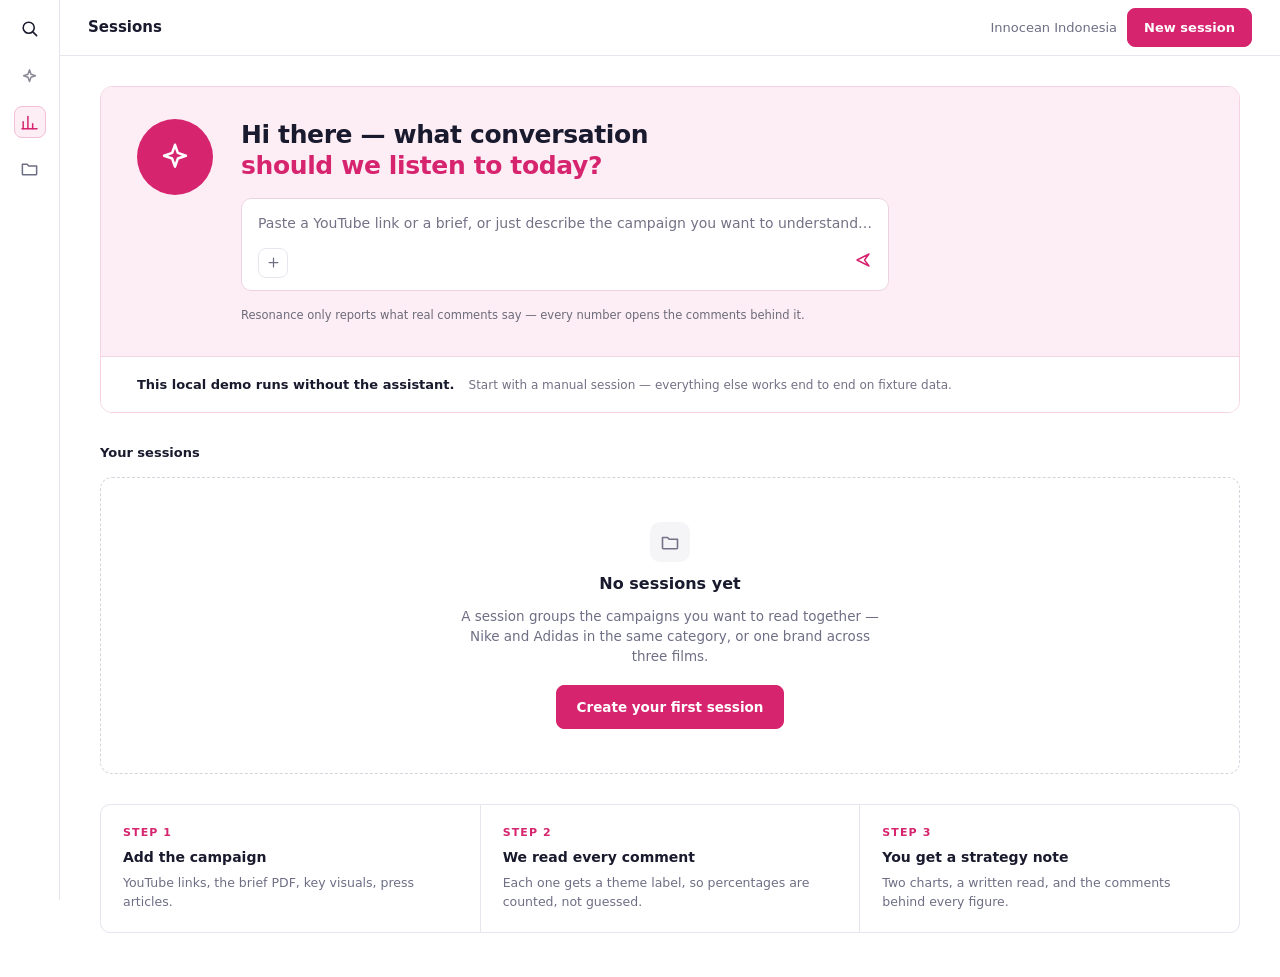
==== app/index.html @ 5de8f149 "Feat: Updated docs, frontend" ====
<!DOCTYPE html>
<html lang="en">
<head>
<meta charset="utf-8">
<meta name="viewport" content="width=device-width, initial-scale=1">
<title>Resonance — comment intelligence</title>
<link rel="stylesheet" href="style.css">
</head>
<body>
<div class="app">
  <nav class="sidebar" aria-label="Primary">
    <a class="sb-brand" href="#/home" aria-label="Resonance home">
      <svg width="19" height="19" viewBox="0 0 24 24" fill="none" stroke="currentColor" stroke-width="2" stroke-linecap="round"><circle cx="11" cy="11" r="7"></circle><line x1="21" y1="21" x2="16.2" y2="16.2"></line></svg>
    </a>
    <div class="sb-items">
      <button class="sb-item" id="sb-chat" disabled aria-disabled="true" title="Chat — not available in this local demo">
        <svg width="19" height="19" viewBox="0 0 24 24" fill="none" stroke="currentColor" stroke-width="1.9" stroke-linecap="round" stroke-linejoin="round"><path d="M12 3.6l1.9 5.5L19.4 11l-5.5 1.9L12 18.4l-1.9-5.5L4.6 11l5.5-1.9z"></path></svg>
        <span class="sr-only">Chat (unavailable in this local demo)</span>
      </button>
      <a class="sb-item" id="sb-sessions" href="#/sessions" title="Sessions">
        <svg width="19" height="19" viewBox="0 0 24 24" fill="none" stroke="currentColor" stroke-width="1.9" stroke-linecap="round"><path d="M4 20V11"></path><path d="M10 20V4.5"></path><path d="M16 20v-6.5"></path><path d="M2.5 20h19"></path></svg>
        <span class="sr-only">Sessions</span>
      </a>
      <a class="sb-item" id="sb-files" href="#/files" title="Files">
        <svg width="19" height="19" viewBox="0 0 24 24" fill="none" stroke="currentColor" stroke-width="1.9" stroke-linecap="round" stroke-linejoin="round"><path d="M3 6.5h6l2 2.2h10V19a1 1 0 0 1-1 1H4a1 1 0 0 1-1-1z"></path></svg>
        <span class="sr-only">Files</span>
      </a>
    </div>
  </nav>
  <div class="main" id="main">
    <header class="topbar" id="topbar"></header>
    <main class="view" id="view" tabindex="-1"></main>
  </div>
</div>
<div id="overlay-root"></div>
<script src="live.js"></script>
<script src="app.js"></script>
</body>
</html>
---- app/style.css ----
/* Resonance local demo — locked pink visual language from
   "UI mockups for backend flows (1)/Resonance MVP Screens.dc.html". */

:root {
  --ink: #1A1A2E;
  --body: #3D3C52;
  --muted: #6E6E85;
  --quiet: #737286; /* >=4.5:1 on white */
  --disabled: #8A8896; /* readable on white; mockup #B4B3C0 fails contrast */
  --disabled-soft: #B4B3C0; /* decorative only (icons, rules) */
  --pink: #D6246E;
  --pink-hover: #B01B5B;
  --pink-deep: #A8194F;
  --pink-tint: #FDEEF5;
  --pink-light: #FEF7FA;
  --pink-border: #F3BFD6;
  --pink-border-soft: #F6D3E3;
  --pink-field: #EBD3DF;
  --border: #E6E6EE;
  --divider: #F0EFF3;
  --neutral: #FAFAFB;
  --row-hover: #FDFAFC;
  --drawer: #FCFCFD;
  --surface: #F5F4F7;
  --page: #EFEEF1;
  --chev: #C6C5D0;
  --thumb: #E9E8ED;
  --dash: #D5D4DD;
  --card-line: #EDECF1;
  --danger: #B3452F;
  --danger-tint: #FBEFEA;
  --radius-btn: 8px;
  --radius-card: 12px;
  --radius-panel: 10px;
  --radius-pill: 18px;
  --font: "Plus Jakarta Sans", system-ui, -apple-system, "Segoe UI", Roboto, "Helvetica Neue", Arial, sans-serif;
}

* { box-sizing: border-box; }
html, body { margin: 0; padding: 0; }
body {
  font-family: var(--font);
  color: var(--body);
  background: #fff;
  font-size: 14px;
  line-height: 1.5;
  -webkit-font-smoothing: antialiased;
}
a { color: var(--pink); text-decoration: none; }
a:hover { color: var(--pink-deep); text-decoration: underline; }

.sr-only {
  position: absolute; width: 1px; height: 1px; padding: 0; margin: -1px;
  overflow: hidden; clip: rect(0 0 0 0); white-space: nowrap; border: 0;
}

@keyframes spin { to { transform: rotate(360deg); } }
.spinner {
  width: 22px; height: 22px; border-radius: 50%;
  border: 2.5px solid var(--pink-border-soft);
  border-top-color: var(--pink);
  animation: spin 1s linear infinite;
}
.spinner.sm { width: 16px; height: 16px; border-width: 2px; }

/* ---------- Focus ---------- */
:focus-visible {
  outline: 2px solid var(--pink);
  outline-offset: 2px;
  border-radius: 4px;
}

/* ---------- App shell ---------- */
.app { display: flex; min-height: 100vh; }
.sidebar {
  width: 60px; flex: 0 0 60px;
  background: #fff; border-right: 1px solid var(--border);
  display: flex; flex-direction: column; align-items: center;
  padding: 16px 0 14px; gap: 20px;
  position: sticky; top: 0; height: 100vh;
}
.sb-brand {
  width: 24px; height: 24px; display: flex; align-items: center; justify-content: center;
  color: var(--ink);
}
.sb-items { display: flex; flex-direction: column; align-items: center; gap: 14px; }
.sb-item {
  width: 32px; height: 32px; display: flex; align-items: center; justify-content: center;
  border-radius: 8px; color: var(--muted);
  border: 1px solid transparent; background: none; padding: 0; cursor: pointer;
}
a.sb-item { text-decoration: none; }
a.sb-item:hover { color: var(--pink); background: var(--pink-tint); }
.sb-item.active {
  background: var(--pink-tint); border-color: var(--pink-border); color: var(--pink);
}
.sb-item[aria-disabled="true"] { cursor: not-allowed; color: var(--disabled); }
.sb-item[aria-disabled="true"]:hover { background: none; color: var(--disabled); }

.main { flex: 1; min-width: 0; display: flex; flex-direction: column; }
.topbar {
  height: 56px; flex: 0 0 56px; border-bottom: 1px solid var(--border);
  display: flex; align-items: center; justify-content: space-between;
  padding: 0 28px; gap: 16px;
  background: #fff; position: sticky; top: 0; z-index: 30;
}
.topbar-title { font-size: 15px; font-weight: 700; color: var(--ink); }
.topbar-left { display: flex; align-items: center; gap: 10px; min-width: 0; }
.topbar-right { display: flex; gap: 10px; align-items: center; }
.topbar-org { font-size: 13px; color: var(--muted); }
.view { flex: 1; min-width: 0; outline: none; }
.view-pad { padding: 30px 40px 44px; display: flex; flex-direction: column; gap: 22px; }

/* ---------- Buttons ---------- */
.btn {
  display: inline-flex; align-items: center; justify-content: center; gap: 8px;
  font-family: var(--font); font-size: 13px; font-weight: 600;
  padding: 9px 16px; border-radius: var(--radius-btn);
  border: 1px solid var(--border); background: #fff; color: var(--ink);
  cursor: pointer; min-height: 36px; text-decoration: none;
}
a.btn:hover { text-decoration: none; }
.btn.secondary:hover { border-color: var(--pink); color: var(--pink); }
.btn.primary {
  background: var(--pink); border-color: var(--pink); color: #fff;
}
.btn.primary:hover { background: var(--pink-hover); border-color: var(--pink-hover); color: #fff; }
.btn.primary:focus-visible { outline-color: #fff; box-shadow: 0 0 0 3px var(--pink); }
.btn.lg { font-size: 13.5px; padding: 11px 20px; min-height: 42px; }
.btn:disabled, .btn[aria-disabled="true"] {
  background: var(--surface); border-color: var(--border);
  color: var(--disabled); cursor: not-allowed;
}
.btn:disabled:hover, .btn[aria-disabled="true"]:hover {
  background: var(--surface); border-color: var(--border); color: var(--disabled);
}
.btn.danger { color: var(--danger); }

/* Disabled-with-reason wrapper: keeps tooltip because disabled buttons swallow events */
.dis-wrap { position: relative; display: inline-flex; }
.dis-wrap .dis-tip {
  position: absolute; bottom: calc(100% + 8px); left: 50%; transform: translateX(-50%);
  background: var(--ink); color: #fff; font-size: 11.5px; font-weight: 600;
  padding: 7px 10px; border-radius: 6px; white-space: nowrap;
  max-width: calc(100vw - 32px);
  opacity: 0; visibility: hidden; pointer-events: none;
  transition: opacity .15s, visibility .15s; z-index: 60;
}
.dis-wrap:hover .dis-tip, .dis-wrap:focus-within .dis-tip { opacity: 1; visibility: visible; }

/* ---------- Badges / pills ---------- */
.badge {
  display: inline-flex; align-items: center;
  font-size: 10.5px; font-weight: 700; letter-spacing: .04em;
  padding: 3px 8px; border-radius: 5px;
  background: var(--pink-tint); color: var(--pink-deep);
  text-transform: uppercase;
}
.badge.neutral { background: var(--surface); color: var(--body); }
.badge.outline { background: none; border: 1px solid var(--border); color: var(--body); }

.pill-row { display: flex; gap: 8px; flex-wrap: wrap; }
.pill {
  font-family: var(--font); font-size: 12.5px; font-weight: 600;
  border: 1px solid var(--border); color: var(--muted);
  border-radius: 20px; padding: 7px 14px; background: #fff; cursor: pointer;
  min-height: 32px;
}
.pill:hover { border-color: var(--pink); color: var(--pink); }
.pill.active { border-color: var(--ink); color: var(--ink); }
.pill.sm { font-size: 11px; font-weight: 700; padding: 5px 10px; border-radius: 16px; min-height: 28px; }
.pill.sm.active { background: var(--ink); border-color: var(--ink); color: #fff; }
.pill:disabled { color: var(--disabled); border-color: var(--border); background: var(--neutral); cursor: not-allowed; }
.pill:disabled:hover { color: var(--disabled); border-color: var(--border); }

.campaign-tag {
  border: 1px solid var(--border); border-radius: 6px;
  padding: 4px 8px; font-size: 11.5px; font-weight: 600; color: var(--body);
  white-space: nowrap;
}
.campaign-tag.more { color: var(--quiet); }

.status { display: inline-flex; gap: 7px; align-items: center; font-size: 12px; font-weight: 700; }
.status .dot { width: 7px; height: 7px; border-radius: 50%; background: var(--ink); }
.status.complete { color: var(--ink); }
.status.ready { color: var(--pink); } .status.ready .dot { background: var(--pink); }
.status.running { color: var(--pink); } .status.running .dot { background: var(--pink); }
.status.failed { color: var(--danger); } .status.failed .dot { background: var(--danger); }
.status.draft { color: var(--quiet); } .status.draft .dot { background: var(--chev); }

/* ---------- Tables (grid rows matching mockup) ---------- */
.table {
  border: 1px solid var(--border); border-radius: var(--radius-panel);
  overflow: hidden; min-width: 0;
}
.thead, .trow {
  display: grid; gap: 16px; align-items: center;
  padding: 12px 20px;
}
.thead {
  background: var(--neutral); border-bottom: 1px solid var(--border);
  font-size: 10.5px; font-weight: 800; letter-spacing: .1em; color: var(--quiet);
}
.trow { padding: 18px 20px; border-bottom: 1px solid var(--divider); background: #fff; }
.trow:last-child { border-bottom: none; }
a.trow { text-decoration: none; color: inherit; }
a.trow:hover { background: var(--row-hover); }
.trow .chev { color: var(--chev); }
.trow-name { font-size: 14.5px; font-weight: 700; color: var(--ink); display: flex; flex-direction: column; gap: 6px; align-items: flex-start; }
.trow-num { font-size: 13.5px; font-weight: 600; color: var(--ink); }
.trow-num .sub { font-size: 11px; font-weight: 500; color: var(--quiet); }
.trow-dim { font-size: 12.5px; color: var(--muted); }
.table-scroll { overflow-x: auto; }

/* ---------- Forms ---------- */
.field { display: flex; flex-direction: column; gap: 9px; }
.field label, .field .label { font-size: 12.5px; font-weight: 700; color: var(--ink); }
.field .hint { font-size: 11.5px; color: var(--quiet); }
.input {
  font-family: var(--font); font-size: 14px; color: var(--ink);
  border: 1px solid var(--border); border-radius: var(--radius-btn);
  padding: 13px 15px; width: 100%; background: #fff; min-height: 46px;
}
.input::placeholder { color: var(--quiet); }
.input:focus { outline: none; border-color: var(--pink); box-shadow: 0 0 0 3px var(--pink-tint); }
.input.error { border-color: var(--danger); }
.field-error { font-size: 12px; color: var(--danger); font-weight: 600; }
textarea.input { resize: vertical; line-height: 1.5; }

/* ---------- Cards / panels ---------- */
.card {
  border: 1px solid var(--border); border-radius: var(--radius-card);
  background: #fff; padding: 18px;
}
.panel-title { font-size: 14.5px; font-weight: 700; color: var(--ink); }
.panel-note { font-size: 11.5px; color: var(--quiet); line-height: 1.45; }

/* ---------- Home ---------- */
.hero {
  border: 1px solid var(--pink-border-soft); border-radius: var(--radius-card);
  overflow: hidden;
}
.hero-top {
  background: var(--pink-tint); padding: 32px 36px;
  display: flex; gap: 28px; align-items: flex-start;
}
.hero-star {
  width: 76px; height: 76px; flex: 0 0 76px; border-radius: 50%;
  background: var(--pink); display: flex; align-items: center; justify-content: center; color: #fff;
}
.hero-body { flex: 1; min-width: 0; display: flex; flex-direction: column; gap: 16px; }
.hero h1 {
  font-size: 25px; font-weight: 800; color: var(--ink);
  letter-spacing: -.015em; line-height: 1.25; margin: 0;
}
.hero h1 .accent { color: var(--pink); }
.hero-prompt {
  background: #fff; border: 1px solid var(--pink-field); border-radius: var(--radius-panel);
  padding: 14px 16px 12px; display: flex; flex-direction: column; gap: 14px;
  position: relative;
}
.hero-prompt .ph { font-size: 14px; color: var(--quiet); }
.hero-prompt .row { display: flex; align-items: center; justify-content: space-between; }
.hero-prompt .plusbox {
  width: 30px; height: 30px; border: 1px solid var(--border); border-radius: 8px;
  display: flex; align-items: center; justify-content: center; color: var(--muted);
}
.hero-prompt .send { color: var(--pink); }
.hero-prompt.dis { cursor: not-allowed; }
.hero-note { font-size: 11.5px; color: #6C6B7A; }
.hero-foot {
  background: #fff; border-top: 1px solid var(--pink-border-soft);
  padding: 18px 36px; display: flex; align-items: center; gap: 14px; flex-wrap: wrap;
}
.hero-foot .lead { font-size: 13px; font-weight: 600; color: var(--ink); }
.hero-foot .why { font-size: 12px; color: var(--quiet); }

.empty-block {
  border: 1px dashed var(--dash); border-radius: var(--radius-card);
  padding: 44px 40px; display: flex; flex-direction: column; align-items: center; gap: 10px;
  text-align: center;
}
.empty-icon {
  width: 40px; height: 40px; border-radius: 10px; background: var(--surface);
  display: flex; align-items: center; justify-content: center; color: var(--quiet);
}
.empty-block h3 { margin: 0; font-size: 16px; font-weight: 700; color: var(--ink); }
.empty-block p { margin: 0; font-size: 13.5px; color: var(--muted); max-width: 430px; line-height: 1.5; }
.empty-block .actions { display: flex; gap: 10px; margin-top: 8px; }

.steps {
  display: grid; grid-template-columns: repeat(3, 1fr); gap: 1px;
  background: var(--border); border: 1px solid var(--border);
  border-radius: var(--radius-panel); overflow: hidden;
}
.step { background: #fff; padding: 20px 22px; display: flex; flex-direction: column; gap: 6px; }
.step .k { font-size: 11px; font-weight: 800; color: var(--pink); letter-spacing: .1em; }
.step .t { font-size: 14px; font-weight: 700; color: var(--ink); }
.step .d { font-size: 12.5px; color: var(--muted); line-height: 1.5; }

.section-label { font-size: 13px; font-weight: 700; color: var(--ink); }
.greeting { font-size: 24px; font-weight: 800; color: var(--ink); letter-spacing: -.015em; margin: 0; }
.greeting-sub { font-size: 13.5px; color: var(--muted); }

/* ---------- Search box (disabled) ---------- */
.searchbox {
  border: 1px solid var(--border); border-radius: var(--radius-btn);
  padding: 8px 12px; display: flex; gap: 8px; align-items: center;
  width: 220px; color: var(--disabled); background: var(--neutral);
  font-size: 13px; cursor: not-allowed; min-height: 36px;
}

/* ---------- New session ---------- */
.setup-wrap { padding: 44px 40px 56px; display: flex; justify-content: center; }
.setup { width: 720px; max-width: 100%; display: flex; flex-direction: column; gap: 34px; }
.setup h1 { font-size: 31px; font-weight: 800; color: var(--ink); letter-spacing: -.02em; margin: 0; }
.setup .lede { font-size: 14.5px; color: var(--muted); line-height: 1.5; }
.setup-foot {
  display: flex; align-items: center; gap: 12px;
  border-top: 1px solid var(--divider); padding-top: 22px;
}
.setup-foot .tail { flex: 1; }
.setup-foot .note { font-size: 12px; color: var(--quiet); }

.url-list { display: flex; flex-direction: column; gap: 8px; }
.url-row {
  display: flex; align-items: center; gap: 10px;
  border: 1px solid var(--divider); background: var(--neutral);
  border-radius: var(--radius-btn); padding: 10px 12px;
}
.url-row .yt { color: var(--pink); flex: 0 0 auto; display: flex; }
.url-row .u { font-size: 13px; color: var(--body); flex: 1; min-width: 0; overflow: hidden; text-overflow: ellipsis; white-space: nowrap; }
.url-row .n { font-size: 11.5px; color: var(--quiet); white-space: nowrap; }
.icon-btn {
  border: none; background: none; color: var(--chev); cursor: pointer;
  width: 28px; height: 28px; display: inline-flex; align-items: center; justify-content: center;
  border-radius: 6px; padding: 0; flex: 0 0 auto;
}
.icon-btn:hover { color: var(--pink); background: var(--pink-tint); }
.url-add { display: flex; gap: 8px; }
.url-add .input { flex: 1; }

/* ---------- Campaign detail ---------- */
.crumb { display: flex; align-items: center; gap: 8px; font-size: 13.5px; min-width: 0; }
.crumb a { color: var(--muted); }
.crumb a:hover { color: var(--pink); text-decoration: none; }
.crumb .sep { color: var(--chev); }
.crumb .here { font-weight: 700; color: var(--ink); overflow: hidden; text-overflow: ellipsis; white-space: nowrap; }
.crumb-back {
  display: inline-flex; align-items: center; gap: 8px;
  font-size: 13.5px; font-weight: 600; color: var(--ink);
}
.crumb-back:hover { color: var(--pink); text-decoration: none; }

.campaign-layout { padding: 28px 32px 40px; display: flex; gap: 26px; align-items: flex-start; }
.campaign-main { flex: 1; min-width: 0; display: flex; flex-direction: column; gap: 24px; }
.campaign-rail { width: 388px; flex: 0 0 388px; display: flex; flex-direction: column; gap: 22px; }

.discovery {
  background: var(--pink-tint); border: 1px solid var(--pink-border-soft);
  border-radius: var(--radius-card); padding: 22px 24px;
  display: flex; flex-direction: column; gap: 14px;
}
.discovery .head { display: flex; align-items: center; gap: 10px; }
.discovery .head .star { color: var(--pink); display: flex; }
.discovery h2 { font-size: 16.5px; font-weight: 700; color: var(--ink); margin: 0; }
.discovery .unavail { font-size: 12.5px; color: var(--muted); line-height: 1.5; margin: 0; }
.discovery .fake-input {
  background: #fff; border: 1px solid var(--pink-field); border-radius: var(--radius-panel);
  padding: 13px 15px; display: flex; align-items: center; justify-content: space-between;
  color: var(--disabled); font-size: 13.5px; cursor: not-allowed;
}

.video-list { border: 1px solid var(--border); border-radius: var(--radius-panel); overflow: hidden; }
.video-row {
  display: flex; gap: 14px; align-items: center;
  padding: 14px 16px; border-bottom: 1px solid var(--divider);
}
.video-row:last-child { border-bottom: none; }
.video-thumb {
  width: 96px; height: 54px; flex: 0 0 96px; background: var(--thumb);
  border-radius: 6px; display: flex; align-items: center; justify-content: center;
  color: var(--quiet); overflow: hidden;
}
.video-thumb svg { opacity: .55; }
.video-info { flex: 1; min-width: 0; display: flex; flex-direction: column; gap: 4px; }
.video-title { font-size: 13.5px; font-weight: 700; color: var(--ink); }
.video-meta { font-size: 11.5px; color: var(--quiet); }
.kind-tag {
  background: var(--surface); color: var(--body);
  font-size: 10.5px; font-weight: 700; padding: 4px 8px; border-radius: 5px;
  text-transform: uppercase; letter-spacing: .04em; flex: 0 0 auto;
}
.kind-tag.short { background: var(--pink-tint); color: var(--pink-deep); }

.dropzone {
  border: 1.5px dashed var(--pink-border); background: var(--pink-light);
  border-radius: var(--radius-panel); padding: 26px 20px;
  display: flex; flex-direction: column; align-items: center; gap: 7px;
  text-align: center; cursor: pointer;
}
.dropzone:hover, .dropzone.drag { border-color: var(--pink); }
.dropzone .up { color: var(--pink); display: flex; }
.dropzone .t { font-size: 13.5px; font-weight: 700; color: var(--ink); }
.dropzone .d { font-size: 12px; color: var(--muted); line-height: 1.45; }

.asset-row {
  border: 1px solid var(--border); border-radius: var(--radius-btn);
  padding: 11px 12px; display: flex; gap: 11px; align-items: center; background: #fff;
}
.asset-icon {
  width: 30px; height: 34px; flex: 0 0 30px; background: var(--surface);
  border-radius: 4px; display: flex; align-items: center; justify-content: center;
  font-size: 9px; font-weight: 800; color: var(--muted); overflow: hidden;
}
.asset-icon.img { background: var(--thumb); background-size: cover; background-position: center; }
.asset-info { flex: 1; min-width: 0; display: flex; flex-direction: column; gap: 3px; }
.asset-name { font-size: 12.5px; font-weight: 700; color: var(--ink); overflow: hidden; text-overflow: ellipsis; white-space: nowrap; }
.asset-sub { font-size: 11px; color: var(--muted); }
.asset-sub.ok { color: var(--pink); font-weight: 600; }
.kv-toggle {
  font-size: 10.5px; font-weight: 700; border-radius: 5px; padding: 4px 8px;
  border: 1px solid var(--border); color: var(--muted); background: #fff; cursor: pointer;
  white-space: nowrap; flex: 0 0 auto; min-height: 26px;
}
.kv-toggle:hover { border-color: var(--pink); color: var(--pink); }
.kv-toggle.on { background: var(--pink-tint); border-color: var(--pink-border); color: var(--pink-deep); cursor: default; }

.idea-row {
  display: flex; gap: 9px; align-items: flex-start;
  background: var(--neutral); border-radius: 7px; padding: 9px 11px;
}
.idea-row .num { font-size: 10.5px; font-weight: 800; color: var(--pink); margin-top: 1px; }
.idea-row .txt { font-size: 12.5px; color: var(--ink); line-height: 1.4; flex: 1; }
.add-line {
  display: flex; align-items: center; gap: 8px; color: var(--quiet);
  padding: 4px 2px; background: none; border: none; font-family: var(--font);
  font-size: 12.5px; font-weight: 600; cursor: pointer; text-align: left;
}
.add-line:hover { color: var(--pink); }

.notice {
  border: 1px solid var(--border); border-radius: var(--radius-panel);
  background: var(--neutral); padding: 12px 14px;
  font-size: 12.5px; color: var(--muted); line-height: 1.5;
}
.notice.pink { background: var(--pink-tint); border-color: var(--pink-border-soft); color: #5C5B70; }
.notice strong { color: var(--ink); }

/* ---------- Run ---------- */
.run-layout { padding: 32px 40px 44px; display: flex; gap: 26px; align-items: flex-start; }
.run-main {
  flex: 1; min-width: 0; border: 1px solid var(--border); border-radius: var(--radius-card);
  padding: 26px 28px; display: flex; flex-direction: column; gap: 22px; background: #fff;
}
.run-rail { width: 300px; flex: 0 0 300px; display: flex; flex-direction: column; gap: 12px; }
.run-title { font-size: 20px; font-weight: 800; color: var(--ink); letter-spacing: -.01em; margin: 0; }
.run-sub { font-size: 13.5px; color: var(--muted); margin: 0; }

.stepper { display: flex; flex-direction: column; }
.step-row { display: flex; gap: 14px; align-items: flex-start; padding-bottom: 18px; }
.step-row:last-child { padding-bottom: 0; }
.step-glyph { display: flex; flex-direction: column; align-items: center; gap: 4px; flex: 0 0 auto; }
.step-dot {
  width: 22px; height: 22px; border-radius: 50%;
  border: 2px solid var(--border); background: #fff;
  display: flex; align-items: center; justify-content: center;
}
.step-dot.done { background: var(--pink); border-color: var(--pink); color: #fff; }
.step-dot.current { border: 2.5px solid var(--pink-border-soft); border-top-color: var(--pink); animation: spin 1s linear infinite; }
.step-line { width: 2px; height: 22px; background: var(--divider); }
.step-body { display: flex; flex-direction: column; gap: 3px; flex: 1; min-width: 0; }
.step-name { font-size: 14px; font-weight: 700; color: var(--ink); }
.step-name.pending { color: var(--quiet); }
.step-detail { font-size: 12.5px; color: var(--muted); }
.step-detail.pending { color: var(--disabled-soft); }
.progressbar { height: 6px; background: var(--divider); border-radius: 3px; overflow: hidden; max-width: 420px; }
.progressbar > div { height: 100%; background: var(--pink); transition: width .4s ease; }

.rail-card {
  border: 1px solid var(--border); border-radius: var(--radius-card);
  padding: 20px; display: flex; flex-direction: column; gap: 16px; background: #fff;
}
.rail-kicker { font-size: 11px; font-weight: 800; letter-spacing: .1em; color: var(--quiet); }
.count-row { display: flex; align-items: baseline; justify-content: space-between; }
.count-row .k { font-size: 13px; color: var(--muted); }
.count-row .v { font-size: 17px; font-weight: 800; color: var(--ink); }
.count-row .v.pink { color: var(--pink); }

details.demo-controls {
  border: 1px dashed var(--dash); border-radius: var(--radius-panel);
  padding: 12px 14px; font-size: 12.5px; color: var(--muted);
}
details.demo-controls summary {
  cursor: pointer; font-weight: 700; color: var(--body); font-size: 12.5px;
}
details.demo-controls .inner { display: flex; flex-direction: column; gap: 8px; padding-top: 10px; }

.banner {
  border-radius: var(--radius-panel); padding: 12px 14px;
  font-size: 13px; font-weight: 600; line-height: 1.45;
  display: flex; gap: 10px; align-items: flex-start;
}
.banner.warn { background: var(--pink-tint); border: 1px solid var(--pink-border-soft); color: var(--pink-deep); }
.banner.error { background: var(--danger-tint); border: 1px solid #EBC7BB; color: var(--danger); }

/* ---------- Brief review ---------- */
.brief-list { display: flex; flex-direction: column; gap: 10px; }
.brief-item {
  border: 1px solid var(--border); border-radius: var(--radius-panel);
  padding: 14px; display: flex; flex-direction: column; gap: 10px; background: #fff;
}
.brief-item.excluded { opacity: .62; }
.brief-item .top { display: flex; gap: 10px; align-items: flex-start; }
.brief-item .fields { flex: 1; min-width: 0; display: flex; flex-direction: column; gap: 8px; }
.brief-item .label-in {
  font-family: var(--font); font-size: 13px; font-weight: 700; color: var(--ink);
  border: 1px solid var(--border); border-radius: 6px; padding: 8px 10px; width: 100%;
}
.brief-item .desc-in {
  font-family: var(--font); font-size: 12.5px; color: var(--body);
  border: 1px solid var(--border); border-radius: 6px; padding: 8px 10px;
  width: 100%; resize: vertical; line-height: 1.45;
}
.brief-item .label-in:focus, .brief-item .desc-in:focus {
  outline: none; border-color: var(--pink); box-shadow: 0 0 0 3px var(--pink-tint);
}
.brief-tools { display: flex; gap: 2px; flex: 0 0 auto; }
.brief-foot { display: flex; gap: 12px; align-items: center; flex-wrap: wrap; }

/* Toggle switch */
.switch { position: relative; display: inline-flex; align-items: center; gap: 8px; cursor: pointer; }
.switch input { position: absolute; opacity: 0; width: 40px; height: 24px; margin: 0; cursor: pointer; }
.switch .track {
  width: 40px; height: 24px; border-radius: 12px; background: var(--chev);
  position: relative; transition: background .15s; flex: 0 0 auto;
  pointer-events: none;
}
.switch .track::after {
  content: ""; position: absolute; top: 3px; left: 3px; width: 18px; height: 18px;
  border-radius: 50%; background: #fff; transition: left .15s;
}
.switch input:checked + .track { background: var(--pink); }
.switch input:checked + .track::after { left: 19px; }
.switch input:focus-visible + .track { outline: 2px solid var(--pink); outline-offset: 2px; }
.switch .sw-label { font-size: 12px; font-weight: 600; color: var(--muted); }

/* ---------- Results / report ---------- */
.report-layout { flex: 1; min-height: 0; display: flex; position: relative; }
.report-scroll { flex: 1; min-width: 0; overflow: auto; padding: 34px 38px 48px; }
.report { max-width: 720px; display: flex; flex-direction: column; gap: 30px; }
.report .kicker { font-size: 11px; font-weight: 800; letter-spacing: .12em; color: var(--pink); }
.report h1 {
  font-size: 33px; font-weight: 800; color: var(--ink);
  letter-spacing: -.02em; line-height: 1.15; margin: 0;
}
.report .meta { font-size: 13px; color: var(--muted); }

.stat-block {
  border: 1px solid var(--pink-border-soft); background: var(--pink-tint);
  border-radius: var(--radius-card); padding: 24px 26px;
  display: flex; gap: 24px; align-items: center;
}
.big-stat {
  font-size: 46px; font-weight: 800; color: var(--pink);
  letter-spacing: -.03em; line-height: 1;
  background: none; border: none; border-bottom: 2px dotted var(--pink);
  padding: 0 0 2px; cursor: pointer; font-family: var(--font);
}
.big-stat:hover { color: #8F1442; }
.stat-block .explain { font-size: 15px; color: var(--body); line-height: 1.5; margin: 0; }
.stat-block .explain strong { color: var(--ink); }

.chart h2, .read h2 { font-size: 18px; font-weight: 800; color: var(--ink); margin: 0 0 4px; }
.chart .sub { font-size: 12.5px; color: var(--quiet); margin: 0 0 16px; }
.chart { display: flex; flex-direction: column; gap: 0; }
.bars { display: flex; flex-direction: column; gap: 12px; }
.bar-row { display: flex; flex-direction: column; gap: 5px; }
.bar-head { display: flex; justify-content: space-between; align-items: baseline; gap: 12px; }
.bar-label { font-size: 13px; font-weight: 600; color: var(--ink); }
.bar-label.dim { color: var(--quiet); }
.bar-val {
  font-size: 13.5px; font-weight: 800; color: var(--pink);
  background: none; border: none; border-bottom: 1.5px dotted var(--pink);
  padding: 0 0 1px; cursor: pointer; font-family: var(--font);
}
.bar-val:hover { color: #8F1442; }
.bar-val.dark { color: var(--ink); border-bottom-color: var(--ink); }
.bar-val.dark:hover { color: var(--pink); border-bottom-color: var(--pink); }
.bar-val.static { color: var(--quiet); border-bottom: none; cursor: default; }
.bar-track { height: 14px; background: var(--surface); border-radius: 2px; overflow: hidden; }
.bar-fill { height: 100%; background: var(--pink); }
.bar-fill.dark { background: var(--ink); }
.bar-fill.dim { background: var(--chev); }
.method-line { display: flex; gap: 14px; align-items: center; font-size: 11.5px; color: var(--quiet); margin-top: 14px; flex-wrap: wrap; }
.method-line a { font-weight: 700; }

.read { display: flex; flex-direction: column; gap: 14px; border-top: 1px solid var(--divider); padding-top: 26px; }
.read p { font-size: 14.5px; color: var(--body); line-height: 1.65; margin: 0; }
.quote {
  border-left: 3px solid var(--pink); padding: 4px 0 4px 16px;
  font-size: 15px; color: var(--ink); line-height: 1.55; font-weight: 600;
}
.quote .attr { display: block; font-size: 11.5px; font-weight: 600; color: var(--quiet); margin-top: 6px; }
.caveat {
  background: var(--neutral); border-radius: var(--radius-panel);
  padding: 16px 18px; font-size: 12.5px; color: var(--muted); line-height: 1.55;
}
.caveat strong { color: var(--ink); }

/* ---------- Evidence drawer ---------- */
.ev-backdrop {
  position: fixed; inset: 0; background: rgba(26,26,46,.28); z-index: 40;
}
.ev-drawer {
  width: 400px; flex: 0 0 400px; border-left: 1px solid var(--border);
  display: flex; flex-direction: column; min-height: 0; background: var(--drawer);
}
.ev-drawer.overlay {
  position: fixed; top: 0; right: 0; bottom: 0; z-index: 50;
  box-shadow: -8px 0 24px rgba(26,26,46,.08);
}
.ev-head {
  padding: 20px 22px 16px; border-bottom: 1px solid var(--border);
  display: flex; flex-direction: column; gap: 10px;
}
.ev-title-row { display: flex; align-items: flex-start; justify-content: space-between; gap: 12px; }
.ev-id { display: flex; flex-direction: column; gap: 5px; min-width: 0; }
.ev-kicker { font-size: 10.5px; font-weight: 800; letter-spacing: .12em; color: var(--pink); }
.ev-title { font-size: 16px; font-weight: 800; color: var(--ink); line-height: 1.3; }
.ev-sub { font-size: 12px; color: var(--muted); }
.ev-close {
  border: none; background: none; color: var(--quiet); cursor: pointer;
  width: 32px; height: 32px; display: flex; align-items: center; justify-content: center;
  border-radius: 6px; flex: 0 0 auto; padding: 0;
}
.ev-close:hover { color: var(--pink); background: var(--pink-tint); }
.ev-body {
  flex: 1; min-height: 0; overflow: auto;
  padding: 16px 22px 22px; display: flex; flex-direction: column; gap: 10px;
}
.ev-card {
  border: 1px solid var(--card-line); background: #fff; border-radius: var(--radius-panel);
  padding: 13px 14px; display: flex; flex-direction: column; gap: 8px;
}
.ev-text { font-size: 13px; color: var(--ink); line-height: 1.5; }
.ev-meta { font-size: 10.5px; font-weight: 600; color: var(--quiet); }
.ev-empty { font-size: 12.5px; color: var(--muted); line-height: 1.5; padding: 8px 2px; }
.ev-count { font-size: 11.5px; color: var(--quiet); line-height: 1.5; padding-top: 6px; }

/* ---------- Files ---------- */
.file-icon {
  width: 26px; height: 30px; flex: 0 0 26px; background: var(--surface);
  border-radius: 4px; display: flex; align-items: center; justify-content: center;
  font-size: 8px; font-weight: 800; color: var(--muted);
}
.file-icon.img { background: var(--thumb); }
.file-open {
  background: none; border: none; font-family: var(--font);
  font-size: 12.5px; font-weight: 700; color: var(--pink); cursor: pointer;
  padding: 6px 4px; text-align: left; min-height: 32px;
}
.file-open:hover { color: var(--pink-deep); text-decoration: underline; }

/* ---------- Modal ---------- */
.modal-backdrop {
  position: fixed; inset: 0; background: rgba(26,26,46,.4);
  display: flex; align-items: center; justify-content: center; z-index: 70; padding: 24px;
}
.modal {
  background: #fff; border-radius: var(--radius-card); max-width: 860px; width: 100%;
  max-height: 90vh; display: flex; flex-direction: column; overflow: hidden;
}
.modal-head {
  display: flex; align-items: center; justify-content: space-between; gap: 12px;
  padding: 14px 18px; border-bottom: 1px solid var(--border);
}
.modal-head .t { font-size: 14px; font-weight: 700; color: var(--ink); overflow: hidden; text-overflow: ellipsis; white-space: nowrap; }
.modal-body { flex: 1; min-height: 0; overflow: auto; padding: 18px; display: flex; justify-content: center; background: var(--neutral); }
.modal-body img { max-width: 100%; height: auto; border-radius: 6px; }
.modal-body iframe { width: 100%; height: 70vh; border: none; background: #fff; }
.modal-body .no-preview { font-size: 13px; color: var(--muted); padding: 30px; text-align: center; }

/* ---------- 768–1179px tablet ---------- */
@media (max-width: 1179px) {
  .view-pad { padding: 24px 24px 36px; }
  .campaign-layout { flex-direction: column; padding: 22px 24px 32px; }
  .campaign-rail { width: 100%; flex: none; }
  .run-layout { flex-direction: column; padding: 24px 24px 36px; }
  .run-rail { width: 100%; flex: none; }
  .run-rail .rail-card { max-width: 420px; }
  .setup-wrap { padding: 32px 24px 44px; }
  .report-scroll { padding: 26px 24px 40px; }
  .hero-top { padding: 26px 24px; }
  .hero-foot { padding: 16px 24px; }
  .steps { grid-template-columns: 1fr; }
  .topbar { padding: 0 20px; }
  .searchbox { width: 180px; }
  .stat-block { flex-direction: column; align-items: flex-start; gap: 12px; }
  .ev-drawer.overlay { width: min(400px, 88vw); flex-basis: auto; }
}

/* ---------- Reduced motion ---------- */
@media (prefers-reduced-motion: reduce) {
  *, *::before, *::after {
    animation-duration: .01ms !important;
    animation-iteration-count: 1 !important;
    transition-duration: .01ms !important;
  }
  .step-dot.current { animation: none; border-color: var(--pink); }
  .spinner { animation: none; border-color: var(--pink); }
}
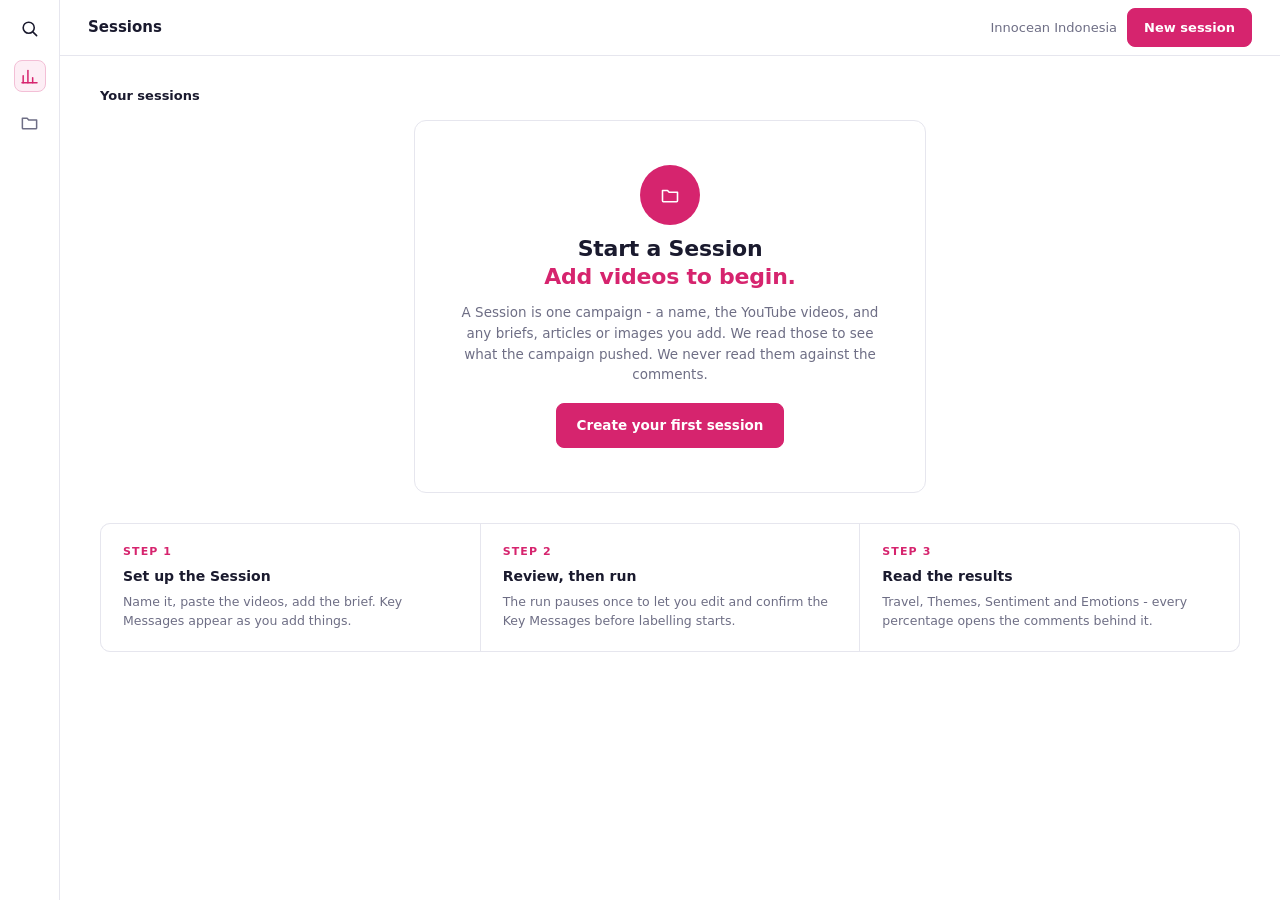
==== commit f695f372: "Finish Wave 3 frontend integration through downloads Add Session Key Message setup and persisted run" ====
--- a/app/index.html
+++ b/app/index.html
@@ -13,10 +13,6 @@
       <svg width="19" height="19" viewBox="0 0 24 24" fill="none" stroke="currentColor" stroke-width="2" stroke-linecap="round"><circle cx="11" cy="11" r="7"></circle><line x1="21" y1="21" x2="16.2" y2="16.2"></line></svg>
     </a>
     <div class="sb-items">
-      <button class="sb-item" id="sb-chat" disabled aria-disabled="true" title="Chat — not available in this local demo">
-        <svg width="19" height="19" viewBox="0 0 24 24" fill="none" stroke="currentColor" stroke-width="1.9" stroke-linecap="round" stroke-linejoin="round"><path d="M12 3.6l1.9 5.5L19.4 11l-5.5 1.9L12 18.4l-1.9-5.5L4.6 11l5.5-1.9z"></path></svg>
-        <span class="sr-only">Chat (unavailable in this local demo)</span>
-      </button>
       <a class="sb-item" id="sb-sessions" href="#/sessions" title="Sessions">
         <svg width="19" height="19" viewBox="0 0 24 24" fill="none" stroke="currentColor" stroke-width="1.9" stroke-linecap="round"><path d="M4 20V11"></path><path d="M10 20V4.5"></path><path d="M16 20v-6.5"></path><path d="M2.5 20h19"></path></svg>
         <span class="sr-only">Sessions</span>
--- a/app/style.css
+++ b/app/style.css
@@ -15,7 +15,6 @@
   --pink-light: #FEF7FA;
   --pink-border: #F3BFD6;
   --pink-border-soft: #F6D3E3;
-  --pink-field: #EBD3DF;
   --border: #E6E6EE;
   --divider: #F0EFF3;
   --neutral: #FAFAFB;
@@ -236,45 +235,6 @@
 .panel-note { font-size: 11.5px; color: var(--quiet); line-height: 1.45; }
 
 /* ---------- Home ---------- */
-.hero {
-  border: 1px solid var(--pink-border-soft); border-radius: var(--radius-card);
-  overflow: hidden;
-}
-.hero-top {
-  background: var(--pink-tint); padding: 32px 36px;
-  display: flex; gap: 28px; align-items: flex-start;
-}
-.hero-star {
-  width: 76px; height: 76px; flex: 0 0 76px; border-radius: 50%;
-  background: var(--pink); display: flex; align-items: center; justify-content: center; color: #fff;
-}
-.hero-body { flex: 1; min-width: 0; display: flex; flex-direction: column; gap: 16px; }
-.hero h1 {
-  font-size: 25px; font-weight: 800; color: var(--ink);
-  letter-spacing: -.015em; line-height: 1.25; margin: 0;
-}
-.hero h1 .accent { color: var(--pink); }
-.hero-prompt {
-  background: #fff; border: 1px solid var(--pink-field); border-radius: var(--radius-panel);
-  padding: 14px 16px 12px; display: flex; flex-direction: column; gap: 14px;
-  position: relative;
-}
-.hero-prompt .ph { font-size: 14px; color: var(--quiet); }
-.hero-prompt .row { display: flex; align-items: center; justify-content: space-between; }
-.hero-prompt .plusbox {
-  width: 30px; height: 30px; border: 1px solid var(--border); border-radius: 8px;
-  display: flex; align-items: center; justify-content: center; color: var(--muted);
-}
-.hero-prompt .send { color: var(--pink); }
-.hero-prompt.dis { cursor: not-allowed; }
-.hero-note { font-size: 11.5px; color: #6C6B7A; }
-.hero-foot {
-  background: #fff; border-top: 1px solid var(--pink-border-soft);
-  padding: 18px 36px; display: flex; align-items: center; gap: 14px; flex-wrap: wrap;
-}
-.hero-foot .lead { font-size: 13px; font-weight: 600; color: var(--ink); }
-.hero-foot .why { font-size: 12px; color: var(--quiet); }
-
 .empty-block {
   border: 1px dashed var(--dash); border-radius: var(--radius-card);
   padding: 44px 40px; display: flex; flex-direction: column; align-items: center; gap: 10px;
@@ -288,6 +248,20 @@
 .empty-block p { margin: 0; font-size: 13.5px; color: var(--muted); max-width: 430px; line-height: 1.5; }
 .empty-block .actions { display: flex; gap: 10px; margin-top: 8px; }
 
+.empty-card {
+  background: #fff; border: 1px solid var(--border); border-radius: 12px;
+  padding: 44px 40px; display: flex; flex-direction: column; align-items: center; gap: 10px;
+  text-align: center; max-width: 560px; margin: 0 auto;
+}
+.empty-badge {
+  width: 60px; height: 60px; border-radius: 50%; background: var(--pink);
+  display: flex; align-items: center; justify-content: center; color: #fff;
+}
+.empty-card h1 { margin: 0; font-size: 22px; font-weight: 800; color: var(--ink); letter-spacing: -.01em; line-height: 1.3; }
+.empty-card h1 .accent { color: var(--pink); }
+.empty-card p { margin: 0; font-size: 13.5px; color: var(--muted); max-width: 430px; line-height: 1.55; }
+.empty-card .actions { display: flex; gap: 10px; margin-top: 8px; }
+
 .steps {
   display: grid; grid-template-columns: repeat(3, 1fr); gap: 1px;
   background: var(--border); border: 1px solid var(--border);
@@ -301,14 +275,6 @@
 .section-label { font-size: 13px; font-weight: 700; color: var(--ink); }
 .greeting { font-size: 24px; font-weight: 800; color: var(--ink); letter-spacing: -.015em; margin: 0; }
 .greeting-sub { font-size: 13.5px; color: var(--muted); }
-
-/* ---------- Search box (disabled) ---------- */
-.searchbox {
-  border: 1px solid var(--border); border-radius: var(--radius-btn);
-  padding: 8px 12px; display: flex; gap: 8px; align-items: center;
-  width: 220px; color: var(--disabled); background: var(--neutral);
-  font-size: 13px; cursor: not-allowed; min-height: 36px;
-}
 
 /* ---------- New session ---------- */
 .setup-wrap { padding: 44px 40px 56px; display: flex; justify-content: center; }
@@ -355,21 +321,9 @@
 .campaign-layout { padding: 28px 32px 40px; display: flex; gap: 26px; align-items: flex-start; }
 .campaign-main { flex: 1; min-width: 0; display: flex; flex-direction: column; gap: 24px; }
 .campaign-rail { width: 388px; flex: 0 0 388px; display: flex; flex-direction: column; gap: 22px; }
-
-.discovery {
-  background: var(--pink-tint); border: 1px solid var(--pink-border-soft);
-  border-radius: var(--radius-card); padding: 22px 24px;
-  display: flex; flex-direction: column; gap: 14px;
-}
-.discovery .head { display: flex; align-items: center; gap: 10px; }
-.discovery .head .star { color: var(--pink); display: flex; }
-.discovery h2 { font-size: 16.5px; font-weight: 700; color: var(--ink); margin: 0; }
-.discovery .unavail { font-size: 12.5px; color: var(--muted); line-height: 1.5; margin: 0; }
-.discovery .fake-input {
-  background: #fff; border: 1px solid var(--pink-field); border-radius: var(--radius-panel);
-  padding: 13px 15px; display: flex; align-items: center; justify-content: space-between;
-  color: var(--disabled); font-size: 13.5px; cursor: not-allowed;
-}
+/* Session detail: single readable column, no rail. */
+.campaign-layout.single-col { max-width: 780px; margin: 0 auto; }
+.campaign-layout.single-col .campaign-main { width: 100%; }
 
 .video-list { border: 1px solid var(--border); border-radius: var(--radius-panel); overflow: hidden; }
 .video-row {
@@ -418,13 +372,6 @@
 .asset-name { font-size: 12.5px; font-weight: 700; color: var(--ink); overflow: hidden; text-overflow: ellipsis; white-space: nowrap; }
 .asset-sub { font-size: 11px; color: var(--muted); }
 .asset-sub.ok { color: var(--pink); font-weight: 600; }
-.kv-toggle {
-  font-size: 10.5px; font-weight: 700; border-radius: 5px; padding: 4px 8px;
-  border: 1px solid var(--border); color: var(--muted); background: #fff; cursor: pointer;
-  white-space: nowrap; flex: 0 0 auto; min-height: 26px;
-}
-.kv-toggle:hover { border-color: var(--pink); color: var(--pink); }
-.kv-toggle.on { background: var(--pink-tint); border-color: var(--pink-border); color: var(--pink-deep); cursor: default; }
 
 .idea-row {
   display: flex; gap: 9px; align-items: flex-start;
@@ -446,6 +393,58 @@
 }
 .notice.pink { background: var(--pink-tint); border-color: var(--pink-border-soft); color: #5C5B70; }
 .notice strong { color: var(--ink); }
+
+/* ---------- Key Messages editor ---------- */
+.km-section { display: flex; flex-direction: column; gap: 14px; }
+.km-head { display: flex; flex-direction: column; gap: 4px; }
+.km-status { min-height: 20px; font-size: 12.5px; color: var(--muted); display: flex; align-items: center; gap: 8px; }
+.km-status-msg { font-weight: 600; color: var(--body); }
+.km-retry {
+  background: none; border: none; font-family: var(--font);
+  font-size: 12.5px; font-weight: 700; color: var(--pink); cursor: pointer; padding: 2px 4px;
+}
+.km-retry:hover { color: var(--pink-deep); text-decoration: underline; }
+.km-empty { font-size: 12.5px; color: var(--quiet); padding: 10px 2px; }
+.km-rows { display: flex; flex-direction: column; gap: 10px; }
+.km-row {
+  display: flex; gap: 12px; align-items: flex-start;
+  border: 1px solid var(--border); border-radius: 10px; background: #fff;
+  padding: 12px 14px;
+}
+.km-num {
+  flex: 0 0 auto; font-size: 10.5px; font-weight: 800; color: var(--pink);
+  background: var(--pink-tint); border-radius: 6px; padding: 3px 6px; margin-top: 2px;
+}
+.km-fields { flex: 1; min-width: 0; display: flex; flex-direction: column; gap: 8px; }
+.km-label-in {
+  font-family: var(--font); font-size: 13px; font-weight: 700; color: var(--ink);
+  border: 1px solid var(--border); border-radius: 8px; padding: 8px 10px; width: 100%;
+}
+.km-desc-in {
+  font-family: var(--font); font-size: 12.5px; color: var(--body);
+  border: 1px solid var(--border); border-radius: 8px; padding: 8px 10px;
+  width: 100%; resize: vertical; line-height: 1.45;
+}
+.km-label-in:focus, .km-desc-in:focus {
+  outline: none; border-color: var(--pink); box-shadow: 0 0 0 3px var(--pink-tint);
+}
+.km-label-in[aria-invalid="true"], .km-desc-in[aria-invalid="true"] { border-color: var(--danger); }
+.km-label-in:disabled, .km-desc-in:disabled { background: var(--neutral); color: var(--disabled); cursor: not-allowed; }
+.km-tools { display: flex; gap: 4px; align-items: center; flex: 0 0 auto; flex-wrap: wrap; }
+.km-chip {
+  font-family: var(--font); font-size: 11.5px; font-weight: 700;
+  border: 1px solid var(--border); border-radius: 20px; padding: 6px 12px;
+  background: var(--neutral); color: var(--body); cursor: pointer; min-height: 30px;
+}
+.km-chip[aria-pressed="true"] { background: var(--pink-tint); border-color: var(--pink-border); color: var(--pink-deep); }
+.km-chip:disabled { color: var(--disabled); cursor: not-allowed; }
+.km-foot { display: flex; align-items: center; gap: 12px; flex-wrap: wrap; }
+
+/* ---------- Confirmation dialog (reuses .modal-backdrop / .modal) ---------- */
+.confirm-modal { max-width: 440px; }
+.confirm-body { flex-direction: column; align-items: stretch; gap: 18px; padding: 22px; background: #fff; }
+.confirm-msg { margin: 0; font-size: 14px; color: var(--ink); line-height: 1.5; }
+.confirm-actions { display: flex; justify-content: flex-end; gap: 10px; }
 
 /* ---------- Run ---------- */
 .run-layout { padding: 32px 40px 44px; display: flex; gap: 26px; align-items: flex-start; }
@@ -695,7 +694,6 @@
   .hero-foot { padding: 16px 24px; }
   .steps { grid-template-columns: 1fr; }
   .topbar { padding: 0 20px; }
-  .searchbox { width: 180px; }
   .stat-block { flex-direction: column; align-items: flex-start; gap: 12px; }
   .ev-drawer.overlay { width: min(400px, 88vw); flex-basis: auto; }
 }
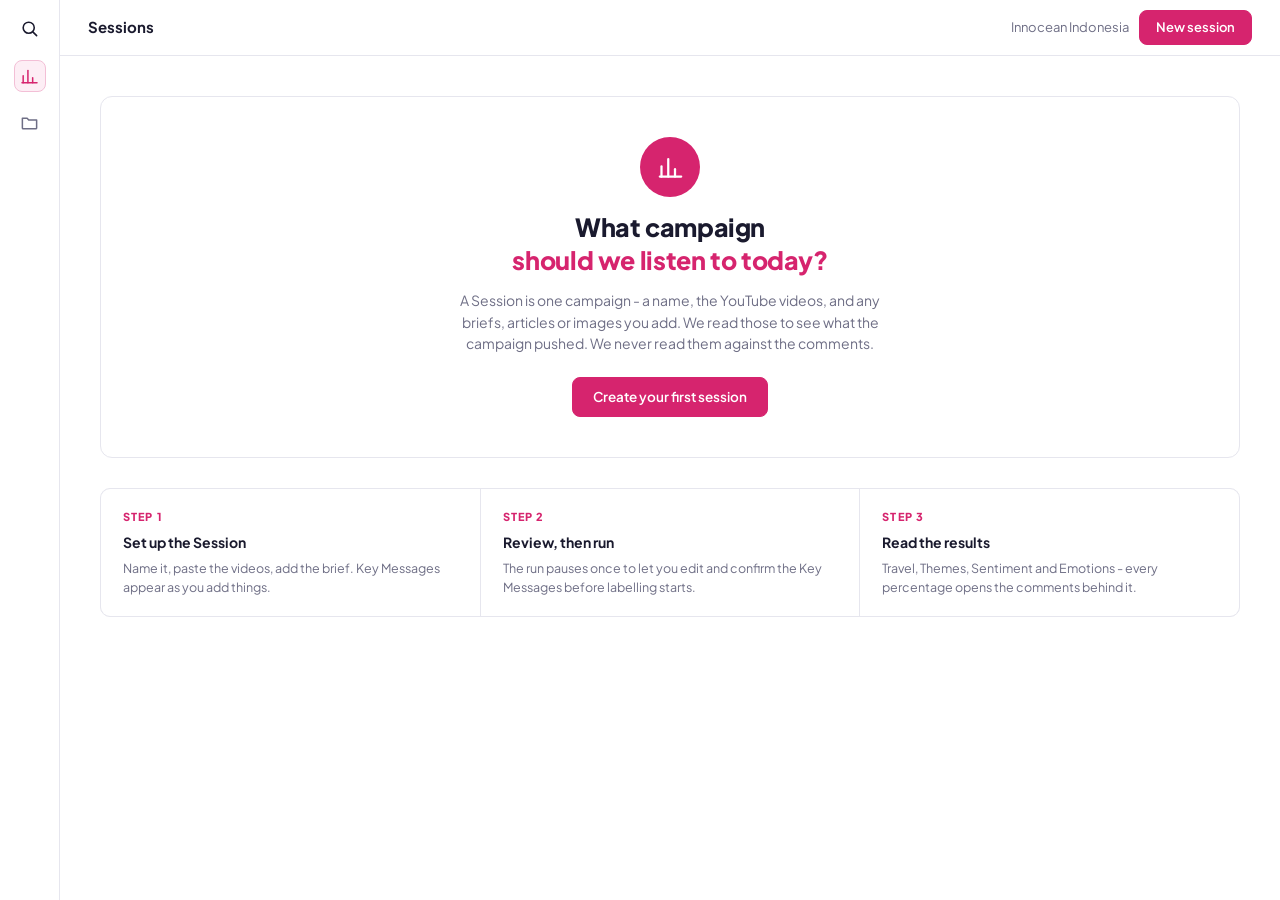
==== commit b446ad55: "feat(auth): replace Basic Auth with Google sign-in, users, and admin controls Users sign in with the" ====
--- a/app/index.html
+++ b/app/index.html
@@ -4,6 +4,7 @@
 <meta charset="utf-8">
 <meta name="viewport" content="width=device-width, initial-scale=1">
 <title>Resonance — comment intelligence</title>
+<link rel="icon" href="data:,">
 <link rel="stylesheet" href="style.css">
 </head>
 <body>
@@ -21,7 +22,15 @@
         <svg width="19" height="19" viewBox="0 0 24 24" fill="none" stroke="currentColor" stroke-width="1.9" stroke-linecap="round" stroke-linejoin="round"><path d="M3 6.5h6l2 2.2h10V19a1 1 0 0 1-1 1H4a1 1 0 0 1-1-1z"></path></svg>
         <span class="sr-only">Files</span>
       </a>
+      <a class="sb-item" id="sb-users" href="#/users" title="Users" hidden>
+        <svg width="19" height="19" viewBox="0 0 24 24" fill="none" stroke="currentColor" stroke-width="1.9" stroke-linecap="round" stroke-linejoin="round"><circle cx="9" cy="8" r="3.5"></circle><path d="M2.5 20a6.5 6.5 0 0 1 13 0"></path><path d="M16 4.6a3.5 3.5 0 0 1 0 6.8"></path><path d="M18.5 14a6.5 6.5 0 0 1 3 6"></path></svg>
+        <span class="sr-only">Users</span>
+      </a>
     </div>
+    <button class="sb-item sb-foot" id="sb-signout" type="button" title="Sign out" hidden>
+      <svg width="19" height="19" viewBox="0 0 24 24" fill="none" stroke="currentColor" stroke-width="1.9" stroke-linecap="round" stroke-linejoin="round"><path d="M14 4h4a2 2 0 0 1 2 2v12a2 2 0 0 1-2 2h-4"></path><path d="M10 16l-4-4 4-4"></path><path d="M6 12h10"></path></svg>
+      <span class="sr-only">Sign out</span>
+    </button>
   </nav>
   <div class="main" id="main">
     <header class="topbar" id="topbar"></header>
@@ -29,6 +38,7 @@
   </div>
 </div>
 <div id="overlay-root"></div>
+<script src="demo/fixture.js"></script>
 <script src="live.js"></script>
 <script src="app.js"></script>
 </body>
--- a/app/style.css
+++ b/app/style.css
@@ -1,5 +1,14 @@
 /* Resonance local demo — locked pink visual language from
    "UI mockups for backend flows (1)/Resonance MVP Screens.dc.html". */
+
+/* Self-hosted Plus Jakarta Sans (OFL, see fonts/OFL.txt), latin variable build. */
+@font-face {
+  font-family: "Plus Jakarta Sans";
+  src: url("fonts/PlusJakartaSans-latin-wght.woff2") format("woff2");
+  font-weight: 200 800;
+  font-style: normal;
+  font-display: swap;
+}
 
 :root {
   --ink: #1A1A2E;
@@ -19,7 +28,6 @@
   --divider: #F0EFF3;
   --neutral: #FAFAFB;
   --row-hover: #FDFAFC;
-  --drawer: #FCFCFD;
   --surface: #F5F4F7;
   --page: #EFEEF1;
   --chev: #C6C5D0;
@@ -89,7 +97,9 @@
   border: 1px solid transparent; background: none; padding: 0; cursor: pointer;
 }
 a.sb-item { text-decoration: none; }
-a.sb-item:hover { color: var(--pink); background: var(--pink-tint); }
+a.sb-item:hover, button.sb-item:hover { color: var(--pink); background: var(--pink-tint); }
+.sb-item[hidden] { display: none; }
+.sb-foot { margin-top: auto; }
 .sb-item.active {
   background: var(--pink-tint); border-color: var(--pink-border); color: var(--pink);
 }
@@ -106,6 +116,22 @@
 .topbar-title { font-size: 15px; font-weight: 700; color: var(--ink); }
 .topbar-left { display: flex; align-items: center; gap: 10px; min-width: 0; }
 .topbar-right { display: flex; gap: 10px; align-items: center; }
+.skip-pause { display: flex; align-items: flex-start; gap: 8px; max-width: 300px; }
+.skip-pause input[type="checkbox"] {
+  width: 16px; height: 16px; margin: 2px 0 0; flex: 0 0 auto;
+  accent-color: var(--pink); cursor: pointer;
+}
+.skip-pause input[type="checkbox"]:focus-visible {
+  outline: none; box-shadow: 0 0 0 3px var(--pink-tint);
+}
+.skip-pause input[type="checkbox"]:disabled { cursor: default; opacity: 0.55; }
+.skip-pause label {
+  font-size: 12px; font-weight: 600; color: var(--ink);
+  line-height: 1.3; cursor: pointer;
+}
+.skip-pause label .hint {
+  display: block; font-size: 11px; font-weight: 500; color: var(--muted); margin-top: 2px;
+}
 .topbar-org { font-size: 13px; color: var(--muted); }
 .view { flex: 1; min-width: 0; outline: none; }
 .view-pad { padding: 30px 40px 44px; display: flex; flex-direction: column; gap: 22px; }
@@ -113,10 +139,10 @@
 /* ---------- Buttons ---------- */
 .btn {
   display: inline-flex; align-items: center; justify-content: center; gap: 8px;
-  font-family: var(--font); font-size: 13px; font-weight: 600;
+  font-family: var(--font); font-size: 13px; font-weight: 600; line-height: 1.2;
   padding: 9px 16px; border-radius: var(--radius-btn);
   border: 1px solid var(--border); background: #fff; color: var(--ink);
-  cursor: pointer; min-height: 36px; text-decoration: none;
+  cursor: pointer; min-height: 34px; text-decoration: none;
 }
 a.btn:hover { text-decoration: none; }
 .btn.secondary:hover { border-color: var(--pink); color: var(--pink); }
@@ -125,7 +151,7 @@
 }
 .btn.primary:hover { background: var(--pink-hover); border-color: var(--pink-hover); color: #fff; }
 .btn.primary:focus-visible { outline-color: #fff; box-shadow: 0 0 0 3px var(--pink); }
-.btn.lg { font-size: 13.5px; padding: 11px 20px; min-height: 42px; }
+.btn.lg { font-size: 13.5px; padding: 11px 20px; min-height: 39px; }
 .btn:disabled, .btn[aria-disabled="true"] {
   background: var(--surface); border-color: var(--border);
   color: var(--disabled); cursor: not-allowed;
@@ -211,6 +237,15 @@
 .trow-dim { font-size: 12.5px; color: var(--muted); }
 .table-scroll { overflow-x: auto; }
 
+.topbar-search-wrap { position: relative; display: inline-flex; align-items: center; width: 246px; height: 34px; }
+.topbar-search-wrap svg { position: absolute; left: 10px; color: var(--quiet); pointer-events: none; }
+.topbar-search {
+  width: 246px; height: 34px; font-family: var(--font); font-size: 13px; color: var(--ink);
+  border: 1px solid var(--border); border-radius: 8px; padding: 0 10px 0 30px; background: #fff;
+}
+.topbar-search::placeholder { color: var(--quiet); }
+.topbar-search:focus { outline: none; border-color: var(--pink); box-shadow: 0 0 0 3px var(--pink-tint); }
+
 /* ---------- Forms ---------- */
 .field { display: flex; flex-direction: column; gap: 9px; }
 .field label, .field .label { font-size: 12.5px; font-weight: 700; color: var(--ink); }
@@ -250,16 +285,16 @@
 
 .empty-card {
   background: #fff; border: 1px solid var(--border); border-radius: 12px;
-  padding: 44px 40px; display: flex; flex-direction: column; align-items: center; gap: 10px;
-  text-align: center; max-width: 560px; margin: 0 auto;
+  padding: 40px 44px; display: flex; flex-direction: column; align-items: center; gap: 14px;
+  text-align: center; width: 100%;
 }
 .empty-badge {
   width: 60px; height: 60px; border-radius: 50%; background: var(--pink);
   display: flex; align-items: center; justify-content: center; color: #fff;
 }
-.empty-card h1 { margin: 0; font-size: 22px; font-weight: 800; color: var(--ink); letter-spacing: -.01em; line-height: 1.3; }
-.empty-card h1 .accent { color: var(--pink); }
-.empty-card p { margin: 0; font-size: 13.5px; color: var(--muted); max-width: 430px; line-height: 1.55; }
+.empty-card h1 { margin: 0; font-size: 25px; font-weight: 800; color: var(--ink); letter-spacing: -.015em; line-height: 1.3; }
+.empty-card h1 .pink { color: var(--pink); }
+.empty-card p { margin: 0; font-size: 14px; color: var(--muted); max-width: 460px; line-height: 1.55; }
 .empty-card .actions { display: flex; gap: 10px; margin-top: 8px; }
 
 .steps {
@@ -277,33 +312,13 @@
 .greeting-sub { font-size: 13.5px; color: var(--muted); }
 
 /* ---------- New session ---------- */
-.setup-wrap { padding: 44px 40px 56px; display: flex; justify-content: center; }
-.setup { width: 720px; max-width: 100%; display: flex; flex-direction: column; gap: 34px; }
-.setup h1 { font-size: 31px; font-weight: 800; color: var(--ink); letter-spacing: -.02em; margin: 0; }
-.setup .lede { font-size: 14.5px; color: var(--muted); line-height: 1.5; }
-.setup-foot {
-  display: flex; align-items: center; gap: 12px;
-  border-top: 1px solid var(--divider); padding-top: 22px;
-}
-.setup-foot .tail { flex: 1; }
-.setup-foot .note { font-size: 12px; color: var(--quiet); }
-
-.url-list { display: flex; flex-direction: column; gap: 8px; }
-.url-row {
-  display: flex; align-items: center; gap: 10px;
-  border: 1px solid var(--divider); background: var(--neutral);
-  border-radius: var(--radius-btn); padding: 10px 12px;
-}
-.url-row .yt { color: var(--pink); flex: 0 0 auto; display: flex; }
-.url-row .u { font-size: 13px; color: var(--body); flex: 1; min-width: 0; overflow: hidden; text-overflow: ellipsis; white-space: nowrap; }
-.url-row .n { font-size: 11.5px; color: var(--quiet); white-space: nowrap; }
 .icon-btn {
   border: none; background: none; color: var(--chev); cursor: pointer;
   width: 28px; height: 28px; display: inline-flex; align-items: center; justify-content: center;
   border-radius: 6px; padding: 0; flex: 0 0 auto;
 }
 .icon-btn:hover { color: var(--pink); background: var(--pink-tint); }
-.url-add { display: flex; gap: 8px; }
+.url-add { display: flex; align-items: center; gap: 8px; padding: 10px 16px; }
 .url-add .input { flex: 1; }
 
 /* ---------- Campaign detail ---------- */
@@ -312,40 +327,56 @@
 .crumb a:hover { color: var(--pink); text-decoration: none; }
 .crumb .sep { color: var(--chev); }
 .crumb .here { font-weight: 700; color: var(--ink); overflow: hidden; text-overflow: ellipsis; white-space: nowrap; }
+.session-title { display: flex; align-items: center; gap: 10px; min-width: 0; }
+.session-title .name { font-size: 14px; font-weight: 700; color: var(--ink); overflow: hidden; text-overflow: ellipsis; white-space: nowrap; }
 .crumb-back {
   display: inline-flex; align-items: center; gap: 8px;
   font-size: 13.5px; font-weight: 600; color: var(--ink);
 }
 .crumb-back:hover { color: var(--pink); text-decoration: none; }
 
-.campaign-layout { padding: 28px 32px 40px; display: flex; gap: 26px; align-items: flex-start; }
-.campaign-main { flex: 1; min-width: 0; display: flex; flex-direction: column; gap: 24px; }
-.campaign-rail { width: 388px; flex: 0 0 388px; display: flex; flex-direction: column; gap: 22px; }
-/* Session detail: single readable column, no rail. */
-.campaign-layout.single-col { max-width: 780px; margin: 0 auto; }
-.campaign-layout.single-col .campaign-main { width: 100%; }
-
-.video-list { border: 1px solid var(--border); border-radius: var(--radius-panel); overflow: hidden; }
+.campaign-layout {
+  padding: 28px 32px 40px;
+  display: grid; grid-template-columns: minmax(0, 1fr) 360px; gap: 26px; align-items: start;
+}
+.campaign-main { min-width: 0; display: flex; flex-direction: column; gap: 24px; }
+.campaign-rail { display: flex; flex-direction: column; gap: 22px; }
+@media (max-width: 1179px) {
+  .campaign-layout { grid-template-columns: 1fr; }
+}
+
+.session-name-field { display: flex; flex-direction: column; gap: 4px; }
+.session-name-input {
+  font-family: var(--font); font-size: 22px; font-weight: 800; color: var(--ink);
+  letter-spacing: -.015em; border: 1px solid transparent; border-radius: 8px;
+  padding: 6px 8px; margin: -6px -8px; background: none; width: 100%;
+}
+.session-name-input:hover { border-color: var(--border); }
+.session-name-input:focus { outline: none; border-color: var(--pink); box-shadow: 0 0 0 3px var(--pink-tint); background: #fff; }
+
+.video-panel { border: 1px solid var(--border); border-radius: var(--radius-panel); overflow: hidden; }
+.video-list { display: flex; flex-direction: column; }
 .video-row {
-  display: flex; gap: 14px; align-items: center;
-  padding: 14px 16px; border-bottom: 1px solid var(--divider);
-}
-.video-row:last-child { border-bottom: none; }
-.video-thumb {
-  width: 96px; height: 54px; flex: 0 0 96px; background: var(--thumb);
-  border-radius: 6px; display: flex; align-items: center; justify-content: center;
-  color: var(--quiet); overflow: hidden;
-}
-.video-thumb svg { opacity: .55; }
-.video-info { flex: 1; min-width: 0; display: flex; flex-direction: column; gap: 4px; }
-.video-title { font-size: 13.5px; font-weight: 700; color: var(--ink); }
-.video-meta { font-size: 11.5px; color: var(--quiet); }
-.kind-tag {
-  background: var(--surface); color: var(--body);
-  font-size: 10.5px; font-weight: 700; padding: 4px 8px; border-radius: 5px;
-  text-transform: uppercase; letter-spacing: .04em; flex: 0 0 auto;
-}
-.kind-tag.short { background: var(--pink-tint); color: var(--pink-deep); }
+  display: flex; gap: 12px; align-items: center; height: 50px;
+  padding: 0 16px; border-bottom: 1px solid var(--divider);
+}
+.video-list .video-row:last-child { border-bottom: none; }
+.video-yt { color: var(--pink); flex: 0 0 auto; display: flex; }
+.video-url {
+  font-size: 13px; color: var(--body); flex: 1; min-width: 0;
+  overflow: hidden; text-overflow: ellipsis; white-space: nowrap;
+}
+.kind-select {
+  font-family: var(--font); font-size: 11.5px; font-weight: 700; color: var(--body);
+  border: 1px solid var(--border); border-radius: 20px; padding: 5px 10px;
+  background: var(--neutral); flex: 0 0 auto; min-height: 28px;
+}
+.kind-select:disabled { color: var(--disabled); cursor: not-allowed; }
+.video-empty { font-size: 12.5px; color: var(--quiet); padding: 14px 16px; }
+.add-ic { color: var(--pink); flex: 0 0 auto; display: flex; }
+
+.setup-footer { display: flex; align-items: center; gap: 12px; flex-wrap: wrap; }
+.quiet-line { flex-basis: 100%; font-size: 12px; color: var(--quiet); }
 
 .dropzone {
   border: 1.5px dashed var(--pink-border); background: var(--pink-light);
@@ -409,11 +440,26 @@
 .km-row {
   display: flex; gap: 12px; align-items: flex-start;
   border: 1px solid var(--border); border-radius: 10px; background: #fff;
-  padding: 12px 14px;
-}
+  overflow: hidden;
+}
+.km-row-head { display: flex; align-items: center; gap: 10px; padding: 10px 12px; }
+.km-row.expanded .km-row-head { border-bottom: 1px solid var(--divider); }
+.km-row-toggle {
+  flex: 1; min-width: 0; display: flex; align-items: center; gap: 8px;
+  border: none; background: none; font-family: var(--font); text-align: left;
+  cursor: pointer; padding: 4px; border-radius: 6px;
+}
+.km-row-toggle:hover .km-row-label { color: var(--pink); }
+.km-row-toggle:focus-visible { outline: 2px solid var(--pink); outline-offset: 2px; }
+.km-row-label {
+  font-size: 13px; font-weight: 700; color: var(--ink);
+  overflow: hidden; text-overflow: ellipsis; white-space: nowrap;
+}
+.km-row-label.excluded { color: var(--muted); text-decoration: line-through; }
+.km-edit { display: flex; gap: 12px; align-items: flex-start; padding: 12px 14px; }
 .km-num {
   flex: 0 0 auto; font-size: 10.5px; font-weight: 800; color: var(--pink);
-  background: var(--pink-tint); border-radius: 6px; padding: 3px 6px; margin-top: 2px;
+  background: var(--pink-tint); border-radius: 6px; padding: 3px 6px;
 }
 .km-fields { flex: 1; min-width: 0; display: flex; flex-direction: column; gap: 8px; }
 .km-label-in {
@@ -443,6 +489,7 @@
 /* ---------- Confirmation dialog (reuses .modal-backdrop / .modal) ---------- */
 .confirm-modal { max-width: 440px; }
 .confirm-body { flex-direction: column; align-items: stretch; gap: 18px; padding: 22px; background: #fff; }
+.confirm-title { margin: 0 0 -10px; font-size: 16px; font-weight: 800; color: var(--ink); }
 .confirm-msg { margin: 0; font-size: 14px; color: var(--ink); line-height: 1.5; }
 .confirm-actions { display: flex; justify-content: flex-end; gap: 10px; }
 
@@ -455,6 +502,15 @@
 .run-rail { width: 300px; flex: 0 0 300px; display: flex; flex-direction: column; gap: 12px; }
 .run-title { font-size: 20px; font-weight: 800; color: var(--ink); letter-spacing: -.01em; margin: 0; }
 .run-sub { font-size: 13.5px; color: var(--muted); margin: 0; }
+.run-reliability { font-size: 12.5px; color: var(--muted); margin: 0; }
+
+/* brief_pause review: a centered review replaces the progress view entirely. */
+.run-layout.reviewing #run-header,
+.run-layout.reviewing .stepper,
+.run-layout.reviewing details.demo-controls,
+.run-layout.reviewing .run-rail { display: none; }
+.run-layout.reviewing .run-main { border: none; padding: 0; }
+.run-layout.reviewing #brief-review { max-width: 680px; width: 100%; margin: 0 auto; }
 
 .stepper { display: flex; flex-direction: column; }
 .step-row { display: flex; gap: 14px; align-items: flex-start; padding-bottom: 18px; }
@@ -504,50 +560,52 @@
 .banner.error { background: var(--danger-tint); border: 1px solid #EBC7BB; color: var(--danger); }
 
 /* ---------- Brief review ---------- */
+.brief-review-card { display: flex; flex-direction: column; gap: 14px; }
+.brief-review-h { font-size: 26px; font-weight: 800; color: var(--ink); letter-spacing: -.01em; margin: 0; }
 .brief-list { display: flex; flex-direction: column; gap: 10px; }
 .brief-item {
-  border: 1px solid var(--border); border-radius: var(--radius-panel);
-  padding: 14px; display: flex; flex-direction: column; gap: 10px; background: #fff;
+  min-height: 47px;
+  border: 1px solid var(--border); border-radius: 9px;
+  padding: 10px 14px; display: flex; flex-direction: column; gap: 10px; background: #fff;
 }
 .brief-item.excluded { opacity: .62; }
-.brief-item .top { display: flex; gap: 10px; align-items: flex-start; }
-.brief-item .fields { flex: 1; min-width: 0; display: flex; flex-direction: column; gap: 8px; }
-.brief-item .label-in {
+.row-top { display: flex; gap: 10px; align-items: center; }
+.bp-num { font-size: 12px; font-weight: 700; color: var(--quiet); flex: 0 0 auto; }
+.bp-label {
+  flex: 1; min-width: 0; font-size: 13.5px; font-weight: 700; color: var(--ink);
+  overflow: hidden; text-overflow: ellipsis; white-space: nowrap;
+}
+.bp-badge {
+  flex: 0 0 auto; font-size: 10px; font-weight: 800; letter-spacing: .06em;
+  color: var(--pink); background: var(--pink-tint); border: 1px solid var(--pink-border-soft);
+  border-radius: 4px; padding: 2px 6px;
+}
+.bp-excluded-tag { flex: 0 0 auto; font-size: 11px; font-weight: 700; color: var(--quiet); }
+.bp-check { display: inline-flex; align-items: center; flex: 0 0 auto; }
+.bp-check input { width: 16px; height: 16px; accent-color: var(--pink); cursor: pointer; margin: 0; }
+.bp-edit-btn { flex: 0 0 auto; }
+.bp-edit { display: flex; flex-direction: column; gap: 8px; padding-top: 2px; }
+.bp-edit .label-in {
   font-family: var(--font); font-size: 13px; font-weight: 700; color: var(--ink);
   border: 1px solid var(--border); border-radius: 6px; padding: 8px 10px; width: 100%;
 }
-.brief-item .desc-in {
+.bp-edit .desc-in {
   font-family: var(--font); font-size: 12.5px; color: var(--body);
   border: 1px solid var(--border); border-radius: 6px; padding: 8px 10px;
   width: 100%; resize: vertical; line-height: 1.45;
 }
-.brief-item .label-in:focus, .brief-item .desc-in:focus {
+.bp-edit .label-in:focus, .bp-edit .desc-in:focus {
   outline: none; border-color: var(--pink); box-shadow: 0 0 0 3px var(--pink-tint);
 }
 .brief-tools { display: flex; gap: 2px; flex: 0 0 auto; }
 .brief-foot { display: flex; gap: 12px; align-items: center; flex-wrap: wrap; }
-
-/* Toggle switch */
-.switch { position: relative; display: inline-flex; align-items: center; gap: 8px; cursor: pointer; }
-.switch input { position: absolute; opacity: 0; width: 40px; height: 24px; margin: 0; cursor: pointer; }
-.switch .track {
-  width: 40px; height: 24px; border-radius: 12px; background: var(--chev);
-  position: relative; transition: background .15s; flex: 0 0 auto;
-  pointer-events: none;
-}
-.switch .track::after {
-  content: ""; position: absolute; top: 3px; left: 3px; width: 18px; height: 18px;
-  border-radius: 50%; background: #fff; transition: left .15s;
-}
-.switch input:checked + .track { background: var(--pink); }
-.switch input:checked + .track::after { left: 19px; }
-.switch input:focus-visible + .track { outline: 2px solid var(--pink); outline-offset: 2px; }
-.switch .sw-label { font-size: 12px; font-weight: 600; color: var(--muted); }
+#bp-count { font-size: 12.5px; color: var(--muted); }
+
 
 /* ---------- Results / report ---------- */
 .report-layout { flex: 1; min-height: 0; display: flex; position: relative; }
 .report-scroll { flex: 1; min-width: 0; overflow: auto; padding: 34px 38px 48px; }
-.report { max-width: 720px; display: flex; flex-direction: column; gap: 30px; }
+.report { max-width: 740px; margin: 0 auto; width: 100%; display: flex; flex-direction: column; gap: 30px; }
 .report .kicker { font-size: 11px; font-weight: 800; letter-spacing: .12em; color: var(--pink); }
 .report h1 {
   font-size: 33px; font-weight: 800; color: var(--ink);
@@ -591,6 +649,17 @@
 .bar-fill { height: 100%; background: var(--pink); }
 .bar-fill.dark { background: var(--ink); }
 .bar-fill.dim { background: var(--chev); }
+.bar-split {
+  display: flex; gap: 8px; align-items: baseline; flex-wrap: wrap;
+  margin-top: 1px; padding: 2px 0; background: none; border: none;
+  font-family: var(--font); font-size: 11.5px; text-align: left; cursor: pointer;
+}
+.bar-split .split-pos,
+.bar-split .split-neg { font-weight: 700; border-bottom: 1.5px dotted currentColor; }
+.bar-split .split-pos { color: var(--ink); }
+.bar-split .split-neg { color: var(--danger); }
+.bar-split .split-base { color: var(--quiet); }
+.bar-split:hover .split-pos, .bar-split:hover .split-neg { color: var(--pink); }
 .method-line { display: flex; gap: 14px; align-items: center; font-size: 11.5px; color: var(--quiet); margin-top: 14px; flex-wrap: wrap; }
 .method-line a { font-weight: 700; }
 
@@ -607,45 +676,64 @@
 }
 .caveat strong { color: var(--ink); }
 
-/* ---------- Evidence drawer ---------- */
-.ev-backdrop {
-  position: fixed; inset: 0; background: rgba(26,26,46,.28); z-index: 40;
-}
-.ev-drawer {
-  width: 400px; flex: 0 0 400px; border-left: 1px solid var(--border);
-  display: flex; flex-direction: column; min-height: 0; background: var(--drawer);
-}
-.ev-drawer.overlay {
-  position: fixed; top: 0; right: 0; bottom: 0; z-index: 50;
-  box-shadow: -8px 0 24px rgba(26,26,46,.08);
-}
-.ev-head {
-  padding: 20px 22px 16px; border-bottom: 1px solid var(--border);
-  display: flex; flex-direction: column; gap: 10px;
-}
-.ev-title-row { display: flex; align-items: flex-start; justify-content: space-between; gap: 12px; }
-.ev-id { display: flex; flex-direction: column; gap: 5px; min-width: 0; }
-.ev-kicker { font-size: 10.5px; font-weight: 800; letter-spacing: .12em; color: var(--pink); }
-.ev-title { font-size: 16px; font-weight: 800; color: var(--ink); line-height: 1.3; }
-.ev-sub { font-size: 12px; color: var(--muted); }
-.ev-close {
-  border: none; background: none; color: var(--quiet); cursor: pointer;
-  width: 32px; height: 32px; display: flex; align-items: center; justify-content: center;
-  border-radius: 6px; flex: 0 0 auto; padding: 0;
-}
-.ev-close:hover { color: var(--pink); background: var(--pink-tint); }
-.ev-body {
-  flex: 1; min-height: 0; overflow: auto;
-  padding: 16px 22px 22px; display: flex; flex-direction: column; gap: 10px;
-}
+.export-menu { position: relative; }
+.export-menu summary { list-style: none; cursor: pointer; }
+.export-menu summary::-webkit-details-marker { display: none; }
+.export-list {
+  position: absolute; top: calc(100% + 6px); right: 0; z-index: 30;
+  background: #fff; border: 1px solid var(--border); border-radius: var(--radius-card);
+  box-shadow: 0 8px 24px rgba(26,26,46,.12); padding: 6px; min-width: 200px;
+  display: flex; flex-direction: column; gap: 2px;
+}
+.export-item {
+  background: none; border: none; font-family: var(--font); text-align: left;
+  font-size: 13px; font-weight: 600; color: var(--ink); padding: 8px 10px;
+  border-radius: 6px; cursor: pointer;
+}
+.export-item:hover { background: var(--pink-tint); color: var(--pink); }
+.export-item:disabled { color: var(--disabled); cursor: not-allowed; }
+
+.bar-row.excluded { opacity: .65; }
+
+.km-split-bar { display: flex; width: 220px; height: 5px; border-radius: 2px; overflow: hidden; }
+.km-split-bar .seg-pos { background: var(--pink); }
+.km-split-bar .seg-neu { background: var(--border); }
+.km-split-bar .seg-neg { background: var(--ink); }
+
+.km-legend { display: flex; gap: 10px; align-items: center; font-size: 11px; color: var(--quiet); margin-top: 4px; }
+.km-legend .sw { width: 8px; height: 8px; border-radius: 2px; display: inline-block; margin-right: 5px; }
+.km-legend .sw.pos { background: var(--pink); }
+.km-legend .sw.neu { background: var(--border); }
+.km-legend .sw.neg { background: var(--ink); }
+
+.section-foot { display: flex; align-items: center; justify-content: space-between; gap: 12px; flex-wrap: wrap; margin-top: 14px; }
+.section-foot .method-line { margin-top: 0; }
+
+.ev-panel {
+  border: 1px solid var(--pink-border-soft); background: var(--pink-light);
+  border-radius: var(--radius-panel); padding: 16px 18px;
+  display: flex; flex-direction: column; gap: 12px; margin-top: 6px;
+}
+.ev-panel-h { font-size: 13px; font-weight: 700; color: var(--ink); }
 .ev-card {
   border: 1px solid var(--card-line); background: #fff; border-radius: var(--radius-panel);
-  padding: 13px 14px; display: flex; flex-direction: column; gap: 8px;
+  padding: 11px 13px; display: flex; flex-direction: column; gap: 6px;
 }
 .ev-text { font-size: 13px; color: var(--ink); line-height: 1.5; }
 .ev-meta { font-size: 10.5px; font-weight: 600; color: var(--quiet); }
 .ev-empty { font-size: 12.5px; color: var(--muted); line-height: 1.5; padding: 8px 2px; }
-.ev-count { font-size: 11.5px; color: var(--quiet); line-height: 1.5; padding-top: 6px; }
+.ev-panel-foot { display: flex; align-items: center; justify-content: space-between; gap: 12px; }
+.ev-see-all {
+  background: none; border: none; font-family: var(--font); font-size: 12px; font-weight: 700;
+  color: var(--pink); cursor: pointer; padding: 0;
+}
+.ev-see-all:hover { color: var(--pink-hover); }
+.ev-see-all:disabled { color: var(--disabled); cursor: not-allowed; }
+.ev-collapse {
+  background: none; border: none; font-family: var(--font); font-size: 11.5px;
+  color: var(--quiet); cursor: pointer; padding: 0;
+}
+.ev-collapse:hover { color: var(--pink); }
 
 /* ---------- Files ---------- */
 .file-icon {
@@ -654,6 +742,7 @@
   font-size: 8px; font-weight: 800; color: var(--muted);
 }
 .file-icon.img { background: var(--thumb); }
+.file-tier { color: var(--quiet); font-weight: 500; font-size: 11px; }
 .file-open {
   background: none; border: none; font-family: var(--font);
   font-size: 12.5px; font-weight: 700; color: var(--pink); cursor: pointer;
@@ -695,8 +784,22 @@
   .steps { grid-template-columns: 1fr; }
   .topbar { padding: 0 20px; }
   .stat-block { flex-direction: column; align-items: flex-start; gap: 12px; }
-  .ev-drawer.overlay { width: min(400px, 88vw); flex-basis: auto; }
-}
+}
+
+/* ---------- Motion ---------- */
+/* Route change and stage advance both animate on DOM insertion, so no JS
+   drives them. Every rule below is switched off by the reduced-motion
+   block that follows. */
+@keyframes view-rise { from { opacity: 0; transform: translateY(8px); } to { opacity: 1; transform: none; } }
+@keyframes step-advance { from { transform: scale(.72); } to { transform: none; } }
+
+/* These five selectors are every top-level child #view ever receives, so
+   animating them (not #view itself) keeps modal overlays out of a
+   transformed containing block. */
+.view-pad, .run-layout, .setup-wrap, .campaign-layout,
+.report-scroll { animation: view-rise .22s cubic-bezier(.22, .61, .36, 1) both; }
+
+.step-row.advanced .step-dot { animation: step-advance .3s cubic-bezier(.34, 1.4, .64, 1) both; }
 
 /* ---------- Reduced motion ---------- */
 @media (prefers-reduced-motion: reduce) {
@@ -707,4 +810,7 @@
   }
   .step-dot.current { animation: none; border-color: var(--pink); }
   .spinner { animation: none; border-color: var(--pink); }
-}
+  .view-pad, .run-layout, .setup-wrap, .campaign-layout,
+  .report-scroll { animation: none; }
+  .step-row.advanced .step-dot { animation: none; }
+}
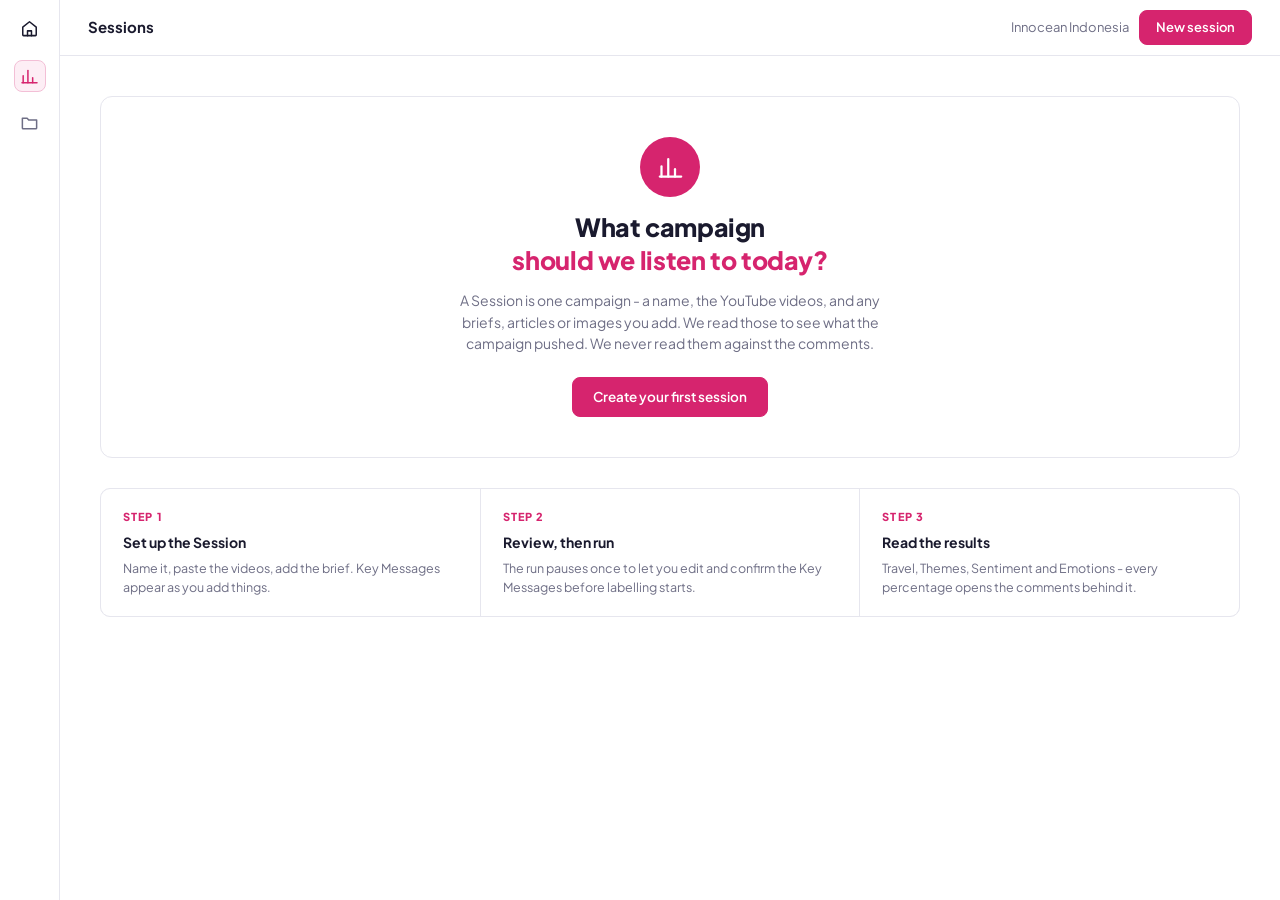
==== commit b52758c7: "fix(app): show a Home icon on the sidebar home link The top sidebar link goes to #/home but carried " ====
--- a/app/index.html
+++ b/app/index.html
@@ -3,7 +3,7 @@
 <head>
 <meta charset="utf-8">
 <meta name="viewport" content="width=device-width, initial-scale=1">
-<title>Resonance — comment intelligence</title>
+<title>Resonance - comment intelligence</title>
 <link rel="icon" href="data:,">
 <link rel="stylesheet" href="style.css">
 </head>
@@ -11,7 +11,7 @@
 <div class="app">
   <nav class="sidebar" aria-label="Primary">
     <a class="sb-brand" href="#/home" aria-label="Resonance home">
-      <svg width="19" height="19" viewBox="0 0 24 24" fill="none" stroke="currentColor" stroke-width="2" stroke-linecap="round"><circle cx="11" cy="11" r="7"></circle><line x1="21" y1="21" x2="16.2" y2="16.2"></line></svg>
+      <svg width="19" height="19" viewBox="0 0 24 24" fill="none" stroke="currentColor" stroke-width="1.9" stroke-linecap="round" stroke-linejoin="round"><path d="M3.5 10.2 12 3.5l8.5 6.7V20a1 1 0 0 1-1 1h-15a1 1 0 0 1-1-1z"></path><path d="M9.5 21v-6h5v6"></path></svg>
     </a>
     <div class="sb-items">
       <a class="sb-item" id="sb-sessions" href="#/sessions" title="Sessions">
--- a/app/style.css
+++ b/app/style.css
@@ -1,4 +1,4 @@
-/* Resonance local demo — locked pink visual language from
+/* Resonance local demo - locked pink visual language from
    "UI mockups for backend flows (1)/Resonance MVP Screens.dc.html". */
 
 /* Self-hosted Plus Jakarta Sans (OFL, see fonts/OFL.txt), latin variable build. */
@@ -210,6 +210,7 @@
 .status.complete { color: var(--ink); }
 .status.ready { color: var(--pink); } .status.ready .dot { background: var(--pink); }
 .status.running { color: var(--pink); } .status.running .dot { background: var(--pink); }
+.status.queued { color: var(--muted); } .status.queued .dot { background: var(--quiet); }
 .status.failed { color: var(--danger); } .status.failed .dot { background: var(--danger); }
 .status.draft { color: var(--quiet); } .status.draft .dot { background: var(--chev); }
 
@@ -763,7 +764,7 @@
   display: flex; align-items: center; justify-content: space-between; gap: 12px;
   padding: 14px 18px; border-bottom: 1px solid var(--border);
 }
-.modal-head .t { font-size: 14px; font-weight: 700; color: var(--ink); overflow: hidden; text-overflow: ellipsis; white-space: nowrap; }
+.modal-head .t { flex: 1; min-width: 0; font-size: 14px; font-weight: 700; color: var(--ink); overflow: hidden; text-overflow: ellipsis; white-space: nowrap; }
 .modal-body { flex: 1; min-height: 0; overflow: auto; padding: 18px; display: flex; justify-content: center; background: var(--neutral); }
 .modal-body img { max-width: 100%; height: auto; border-radius: 6px; }
 .modal-body iframe { width: 100%; height: 70vh; border: none; background: #fff; }
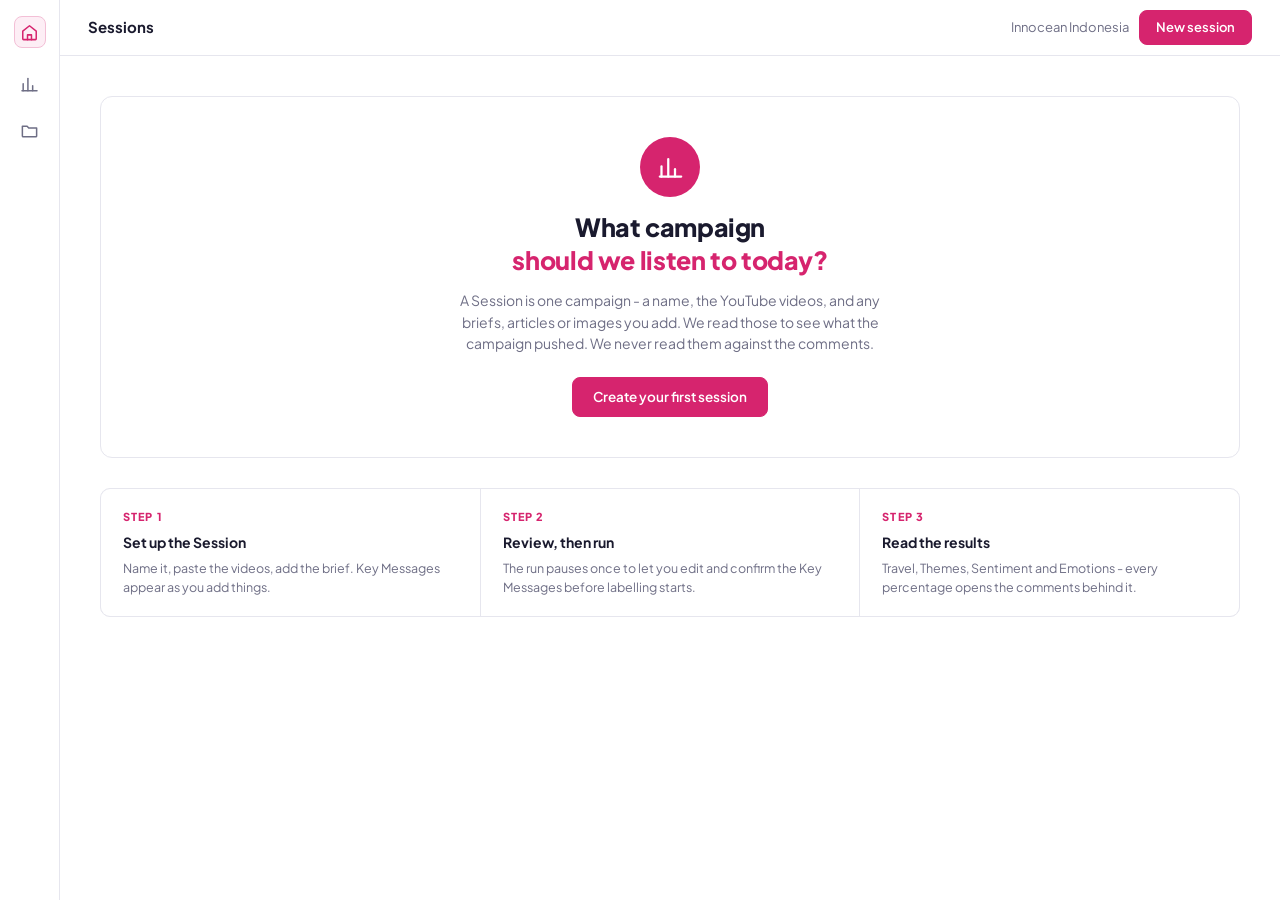
==== commit aeec4c8e: "fix(app): highlight the sidebar Home link on Home The Home link carried its own .sb-brand shape: 24p" ====
--- a/app/index.html
+++ b/app/index.html
@@ -10,8 +10,9 @@
 <body>
 <div class="app">
   <nav class="sidebar" aria-label="Primary">
-    <a class="sb-brand" href="#/home" aria-label="Resonance home">
+    <a class="sb-item" id="sb-home" href="#/home" title="Home">
       <svg width="19" height="19" viewBox="0 0 24 24" fill="none" stroke="currentColor" stroke-width="1.9" stroke-linecap="round" stroke-linejoin="round"><path d="M3.5 10.2 12 3.5l8.5 6.7V20a1 1 0 0 1-1 1h-15a1 1 0 0 1-1-1z"></path><path d="M9.5 21v-6h5v6"></path></svg>
+      <span class="sr-only">Home</span>
     </a>
     <div class="sb-items">
       <a class="sb-item" id="sb-sessions" href="#/sessions" title="Sessions">
--- a/app/style.css
+++ b/app/style.css
@@ -86,10 +86,6 @@
   padding: 16px 0 14px; gap: 20px;
   position: sticky; top: 0; height: 100vh;
 }
-.sb-brand {
-  width: 24px; height: 24px; display: flex; align-items: center; justify-content: center;
-  color: var(--ink);
-}
 .sb-items { display: flex; flex-direction: column; align-items: center; gap: 14px; }
 .sb-item {
   width: 32px; height: 32px; display: flex; align-items: center; justify-content: center;
@@ -163,6 +159,8 @@
 
 /* Disabled-with-reason wrapper: keeps tooltip because disabled buttons swallow events */
 .dis-wrap { position: relative; display: inline-flex; }
+.dis-wrap.block { display: flex; }
+.dis-wrap.block > :first-child { flex: 1 1 auto; min-width: 0; }
 .dis-wrap .dis-tip {
   position: absolute; bottom: calc(100% + 8px); left: 50%; transform: translateX(-50%);
   background: var(--ink); color: #fff; font-size: 11.5px; font-weight: 600;
@@ -237,6 +235,62 @@
 .trow-num .sub { font-size: 11px; font-weight: 500; color: var(--quiet); }
 .trow-dim { font-size: 12.5px; color: var(--muted); }
 .table-scroll { overflow-x: auto; }
+
+/* ---------- Session cards (the Sessions list) ---------- */
+.session-grid {
+  display: grid; gap: 14px;
+  grid-template-columns: repeat(auto-fill, minmax(300px, 1fr));
+}
+.session-card {
+  border: 1px solid var(--border); border-radius: var(--radius-card);
+  background: #fff; padding: 20px; min-height: 150px;
+  display: flex; flex-direction: column; gap: 14px;
+  color: inherit; text-decoration: none;
+}
+.session-card:hover { border-color: var(--pink); text-decoration: none; }
+.session-card.live { border: 1.5px solid var(--pink-border-soft); background: var(--pink-light); }
+.session-card.draft { opacity: .78; }
+.session-card.draft:hover { opacity: 1; }
+.sc-top { display: flex; align-items: center; justify-content: flex-end; }
+.sc-ago { font-size: 11.5px; color: var(--quiet); }
+.sc-head { display: flex; flex-direction: column; gap: 6px; }
+.sc-name { font-size: 16px; font-weight: 700; color: var(--ink); }
+.sc-meta { font-size: 12.5px; color: var(--muted); line-height: 1.45; }
+.sc-kicker { font-size: 11px; font-weight: 800; letter-spacing: .1em; color: var(--quiet); }
+.sc-topline {
+  background: var(--neutral); border-radius: var(--radius-btn); padding: 12px 14px;
+  display: flex; flex-direction: column; gap: 4px;
+}
+.sc-topline p {
+  margin: 0; font-size: 13px; color: var(--ink); line-height: 1.45;
+  /* Three lines of the written read, then an ellipsis. The full paragraph
+     is on the report page a click away. */
+  display: -webkit-box; -webkit-box-orient: vertical; -webkit-line-clamp: 3; overflow: hidden;
+}
+.sc-topline.failed { background: var(--danger-tint); }
+.sc-topline.failed .sc-kicker { color: var(--danger); }
+.sc-progress {
+  background: #fff; border: 1px solid var(--pink-border-soft);
+  border-radius: var(--radius-btn); padding: 12px 14px;
+  display: flex; flex-direction: column; gap: 8px;
+}
+.sc-progress-head { font-size: 12.5px; font-weight: 700; color: var(--ink); }
+.sc-progress .progressbar { max-width: none; background: var(--pink-border-soft); }
+.sc-progress-detail { font-size: 11.5px; color: var(--muted); }
+.sc-foot {
+  margin-top: auto; padding-top: 12px; border-top: 1px solid var(--divider);
+  display: flex; align-items: center; justify-content: space-between; gap: 10px;
+}
+.session-card.live .sc-foot { border-top-color: var(--pink-border-soft); }
+.sc-action { font-size: 12.5px; font-weight: 700; color: var(--pink); }
+.session-card:hover .sc-action { text-decoration: underline; }
+.session-card.new {
+  border: 1px dashed var(--dash); justify-content: center; gap: 8px;
+}
+.sc-new-icon {
+  width: 30px; height: 30px; border-radius: var(--radius-btn); background: var(--surface);
+  display: flex; align-items: center; justify-content: center; color: var(--muted);
+}
 
 .topbar-search-wrap { position: relative; display: inline-flex; align-items: center; width: 246px; height: 34px; }
 .topbar-search-wrap svg { position: absolute; left: 10px; color: var(--quiet); pointer-events: none; }
@@ -495,25 +549,37 @@
 .confirm-actions { display: flex; justify-content: flex-end; gap: 10px; }
 
 /* ---------- Run ---------- */
-.run-layout { padding: 32px 40px 44px; display: flex; gap: 26px; align-items: flex-start; }
-.run-main {
-  flex: 1; min-width: 0; border: 1px solid var(--border); border-radius: var(--radius-card);
-  padding: 26px 28px; display: flex; flex-direction: column; gap: 22px; background: #fff;
-}
-.run-rail { width: 300px; flex: 0 0 300px; display: flex; flex-direction: column; gap: 12px; }
-.run-title { font-size: 20px; font-weight: 800; color: var(--ink); letter-spacing: -.01em; margin: 0; }
-.run-sub { font-size: 13.5px; color: var(--muted); margin: 0; }
-.run-reliability { font-size: 12.5px; color: var(--muted); margin: 0; }
-
-/* brief_pause review: a centered review replaces the progress view entirely. */
+.run-layout { padding: 56px 40px 64px; display: flex; justify-content: center; }
+.run-col {
+  width: 100%; max-width: 560px;
+  display: flex; flex-direction: column; align-items: center; gap: 24px;
+}
+.run-head { display: flex; flex-direction: column; align-items: center; gap: 7px; text-align: center; }
+.run-badge {
+  width: 88px; height: 88px; border-radius: 50%; margin-bottom: 12px;
+  display: flex; align-items: center; justify-content: center;
+  background: var(--pink); color: #fff;
+}
+.run-badge.waiting { background: var(--pink-tint); color: var(--pink); }
+.run-badge.failed { background: var(--danger); color: #fff; }
+.run-title { font-size: 24px; font-weight: 800; color: var(--ink); letter-spacing: -.015em; margin: 0; }
+.run-sub { font-size: 13.5px; color: var(--muted); margin: 0; max-width: 460px; }
+.run-actions { display: flex; gap: 10px; flex-wrap: wrap; justify-content: center; }
+/* An empty action or error slot must not spend the column's gap. */
+.run-actions:empty, #run-action-err:empty { display: none; }
+.run-reliability { font-size: 12.5px; color: var(--muted); margin: 0; max-width: 460px; text-align: center; }
+
+/* brief_pause review: the review replaces the progress view entirely. */
 .run-layout.reviewing #run-header,
 .run-layout.reviewing .stepper,
-.run-layout.reviewing details.demo-controls,
-.run-layout.reviewing .run-rail { display: none; }
-.run-layout.reviewing .run-main { border: none; padding: 0; }
-.run-layout.reviewing #brief-review { max-width: 680px; width: 100%; margin: 0 auto; }
-
-.stepper { display: flex; flex-direction: column; }
+.run-layout.reviewing .run-actions,
+.run-layout.reviewing #run-action-err,
+.run-layout.reviewing .run-reliability,
+.run-layout.reviewing details.demo-controls { display: none; }
+.run-layout.reviewing .run-col { max-width: 680px; }
+.run-layout.reviewing #brief-review { width: 100%; }
+
+.stepper { display: flex; flex-direction: column; width: 420px; max-width: 100%; }
 .step-row { display: flex; gap: 14px; align-items: flex-start; padding-bottom: 18px; }
 .step-row:last-child { padding-bottom: 0; }
 .step-glyph { display: flex; flex-direction: column; align-items: center; gap: 4px; flex: 0 0 auto; }
@@ -524,24 +590,16 @@
 }
 .step-dot.done { background: var(--pink); border-color: var(--pink); color: #fff; }
 .step-dot.current { border: 2.5px solid var(--pink-border-soft); border-top-color: var(--pink); animation: spin 1s linear infinite; }
+.step-dot.stopped { border-color: var(--danger); background: var(--danger-tint); }
 .step-line { width: 2px; height: 22px; background: var(--divider); }
 .step-body { display: flex; flex-direction: column; gap: 3px; flex: 1; min-width: 0; }
 .step-name { font-size: 14px; font-weight: 700; color: var(--ink); }
 .step-name.pending { color: var(--quiet); }
 .step-detail { font-size: 12.5px; color: var(--muted); }
 .step-detail.pending { color: var(--disabled-soft); }
+.step-count { font-size: 13.5px; font-weight: 800; color: var(--ink); flex: 0 0 auto; padding-left: 12px; }
 .progressbar { height: 6px; background: var(--divider); border-radius: 3px; overflow: hidden; max-width: 420px; }
 .progressbar > div { height: 100%; background: var(--pink); transition: width .4s ease; }
-
-.rail-card {
-  border: 1px solid var(--border); border-radius: var(--radius-card);
-  padding: 20px; display: flex; flex-direction: column; gap: 16px; background: #fff;
-}
-.rail-kicker { font-size: 11px; font-weight: 800; letter-spacing: .1em; color: var(--quiet); }
-.count-row { display: flex; align-items: baseline; justify-content: space-between; }
-.count-row .k { font-size: 13px; color: var(--muted); }
-.count-row .v { font-size: 17px; font-weight: 800; color: var(--ink); }
-.count-row .v.pink { color: var(--pink); }
 
 details.demo-controls {
   border: 1px dashed var(--dash); border-radius: var(--radius-panel);
@@ -775,9 +833,7 @@
   .view-pad { padding: 24px 24px 36px; }
   .campaign-layout { flex-direction: column; padding: 22px 24px 32px; }
   .campaign-rail { width: 100%; flex: none; }
-  .run-layout { flex-direction: column; padding: 24px 24px 36px; }
-  .run-rail { width: 100%; flex: none; }
-  .run-rail .rail-card { max-width: 420px; }
+  .run-layout { padding: 40px 24px 48px; }
   .setup-wrap { padding: 32px 24px 44px; }
   .report-scroll { padding: 26px 24px 40px; }
   .hero-top { padding: 26px 24px; }
